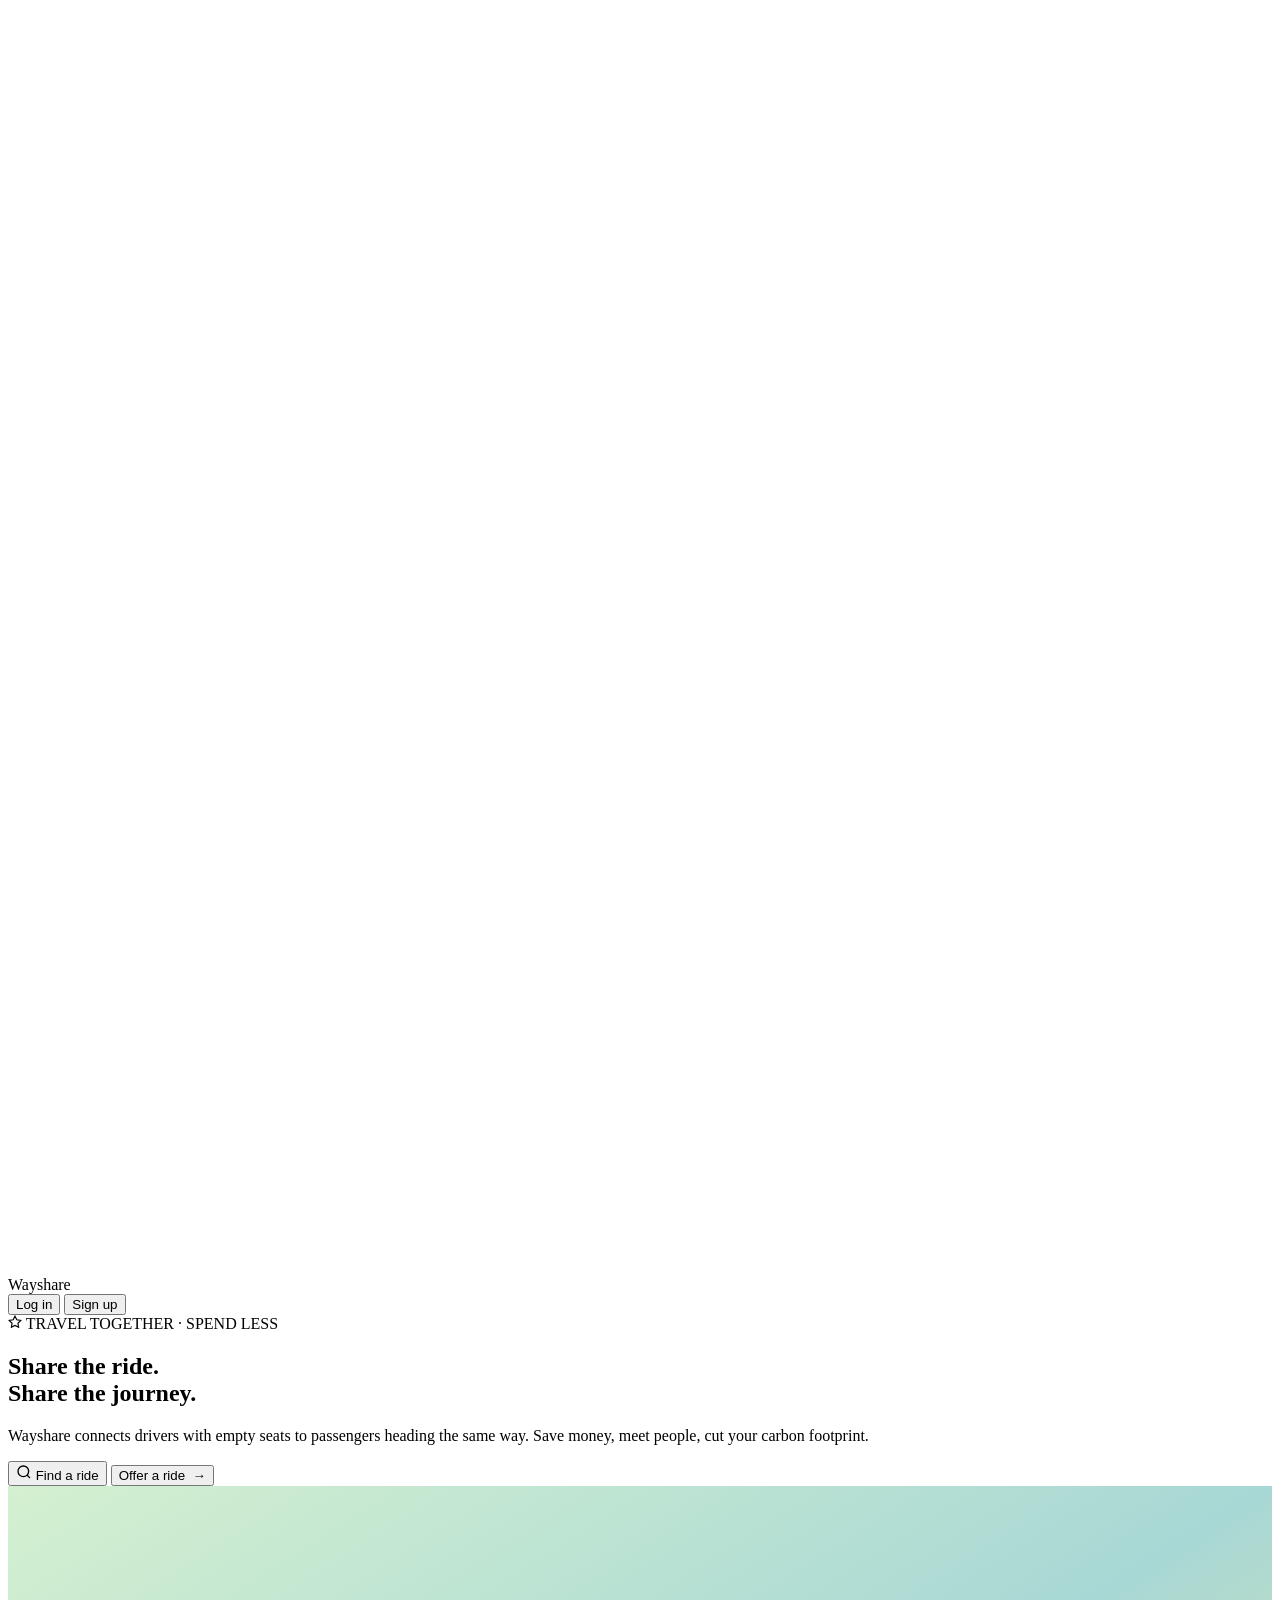
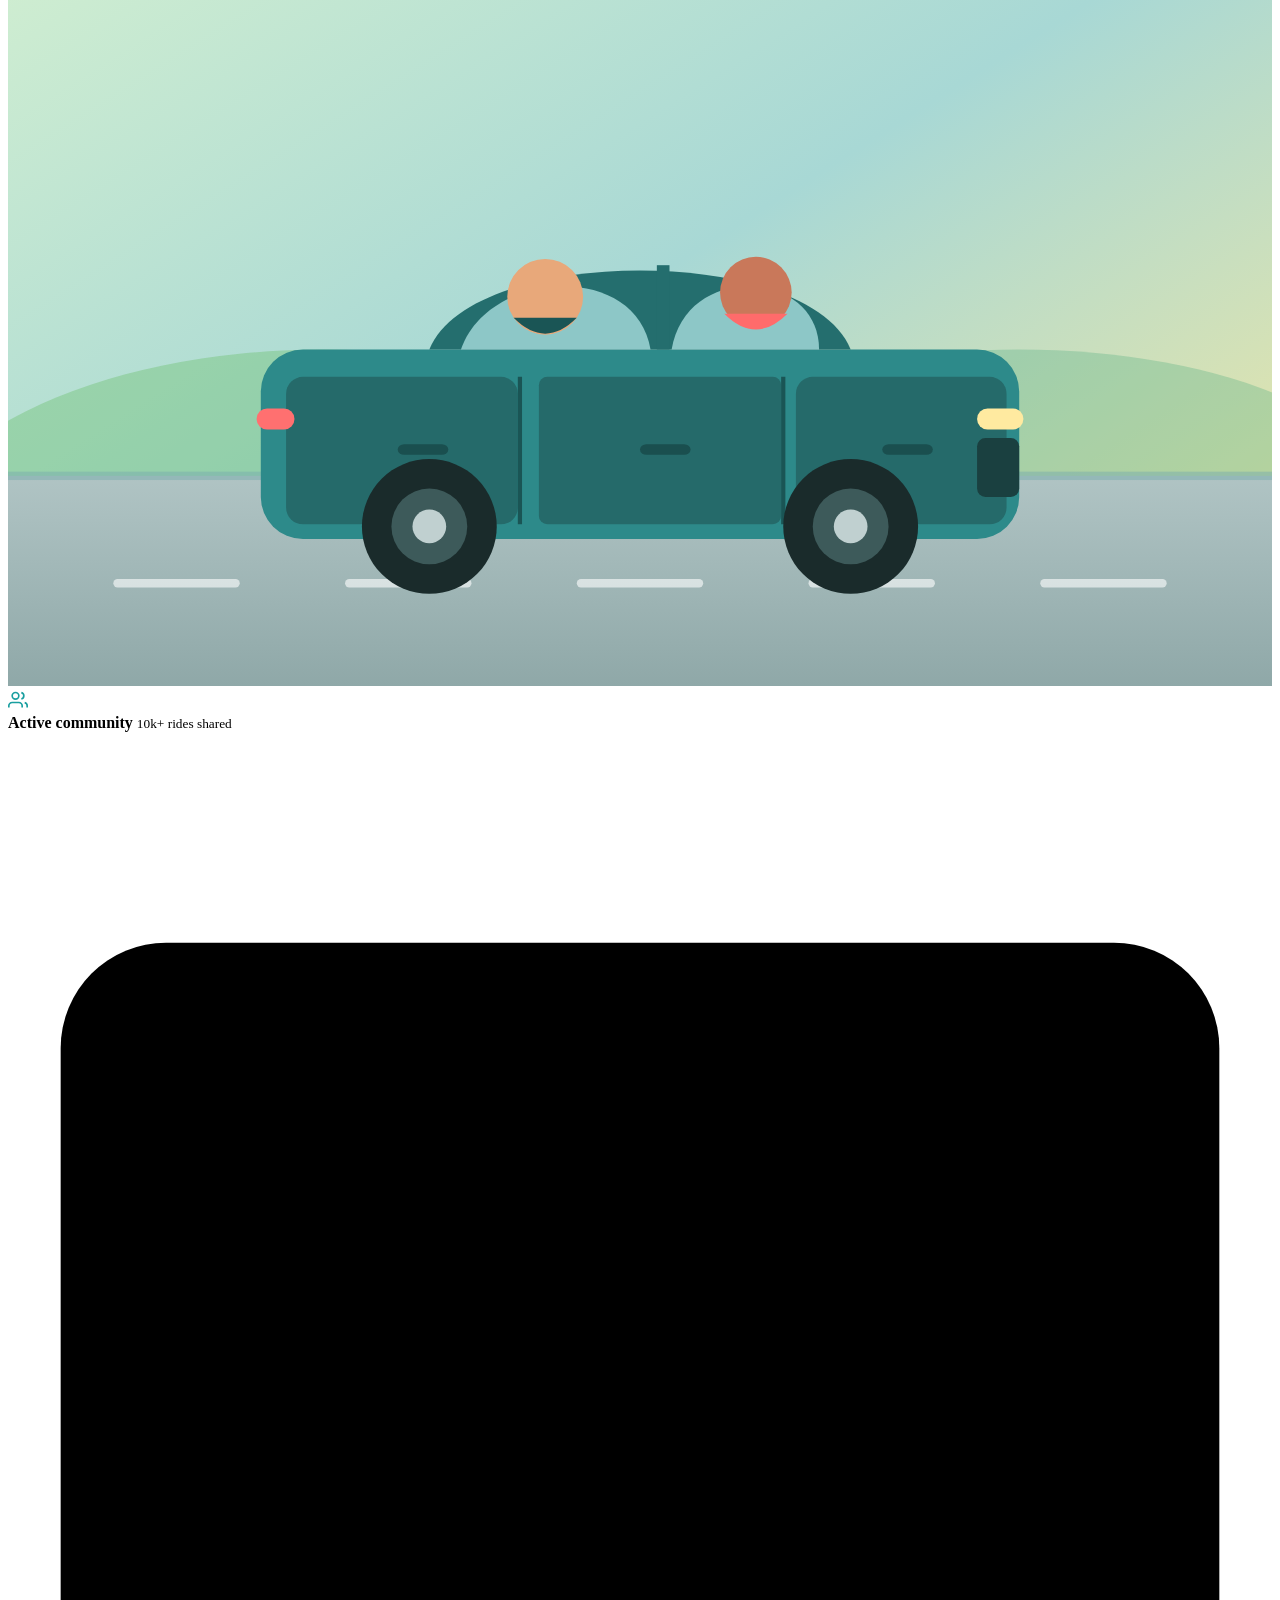
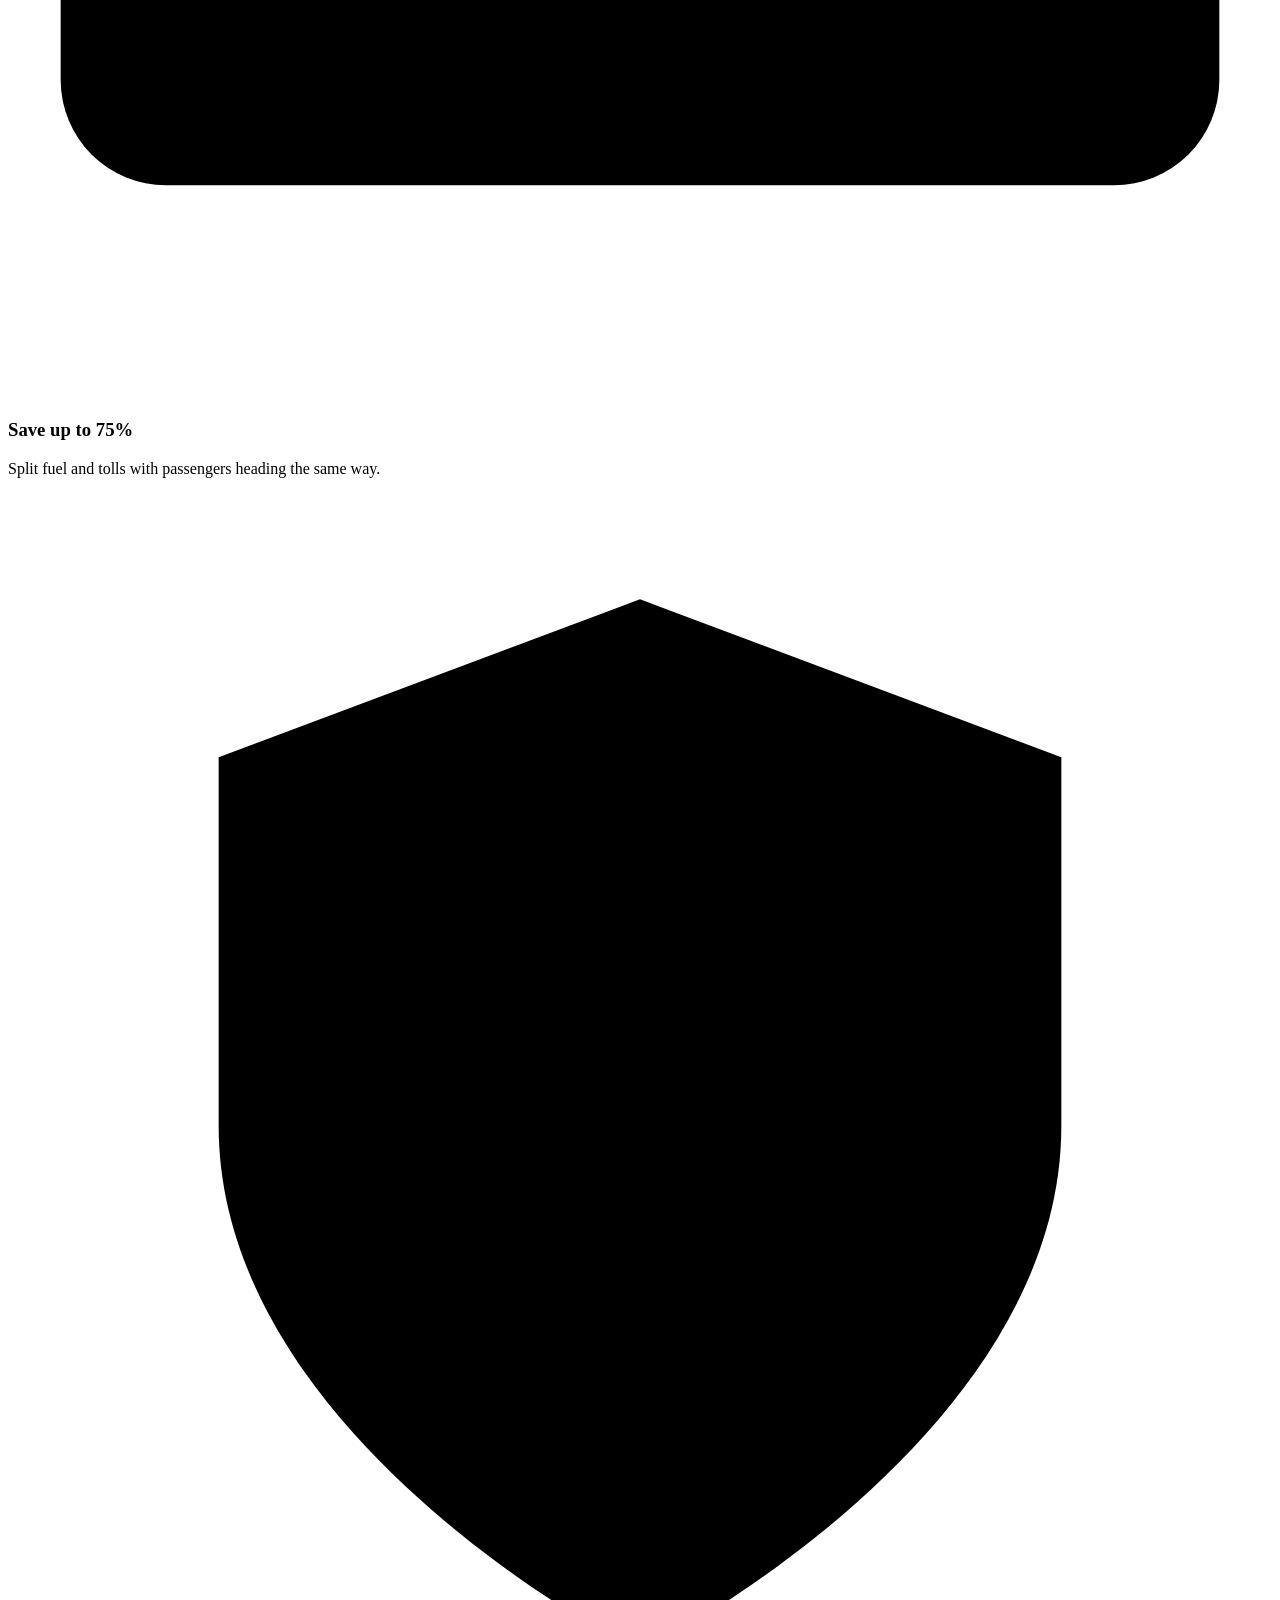
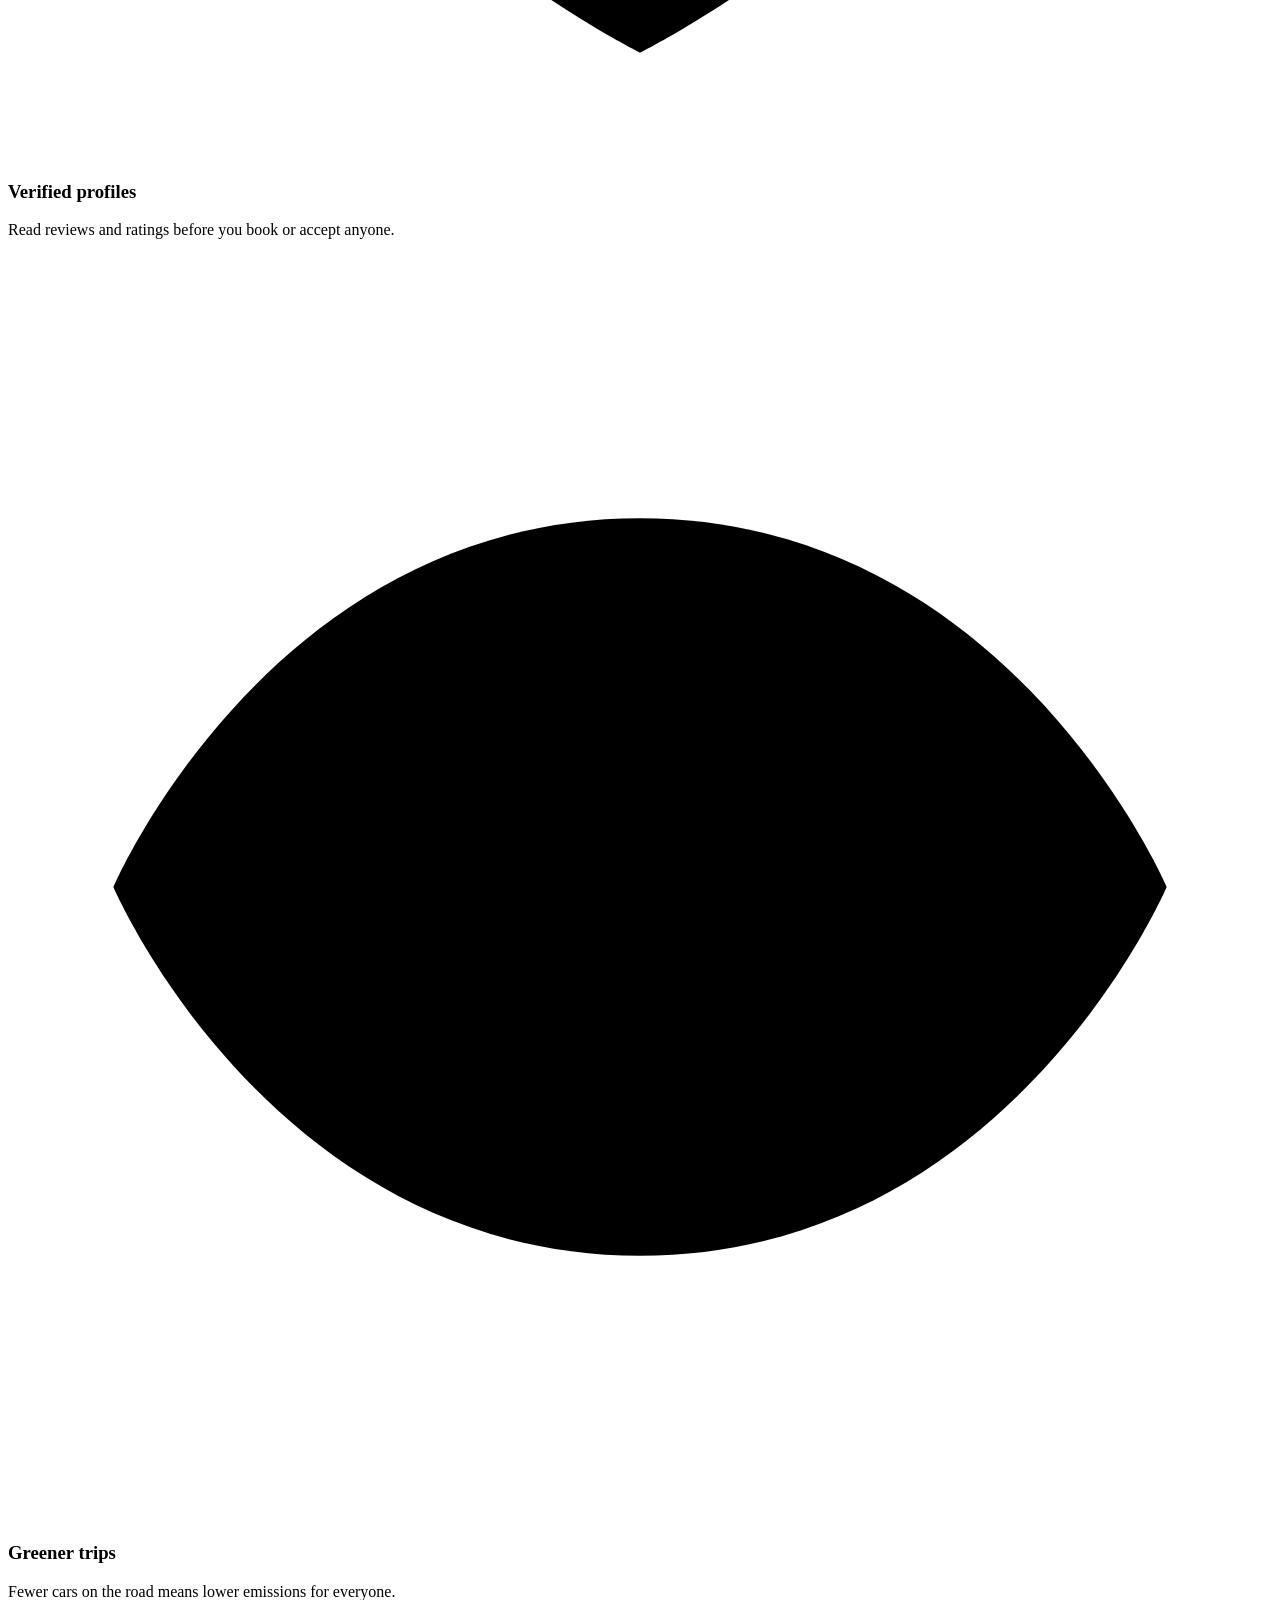
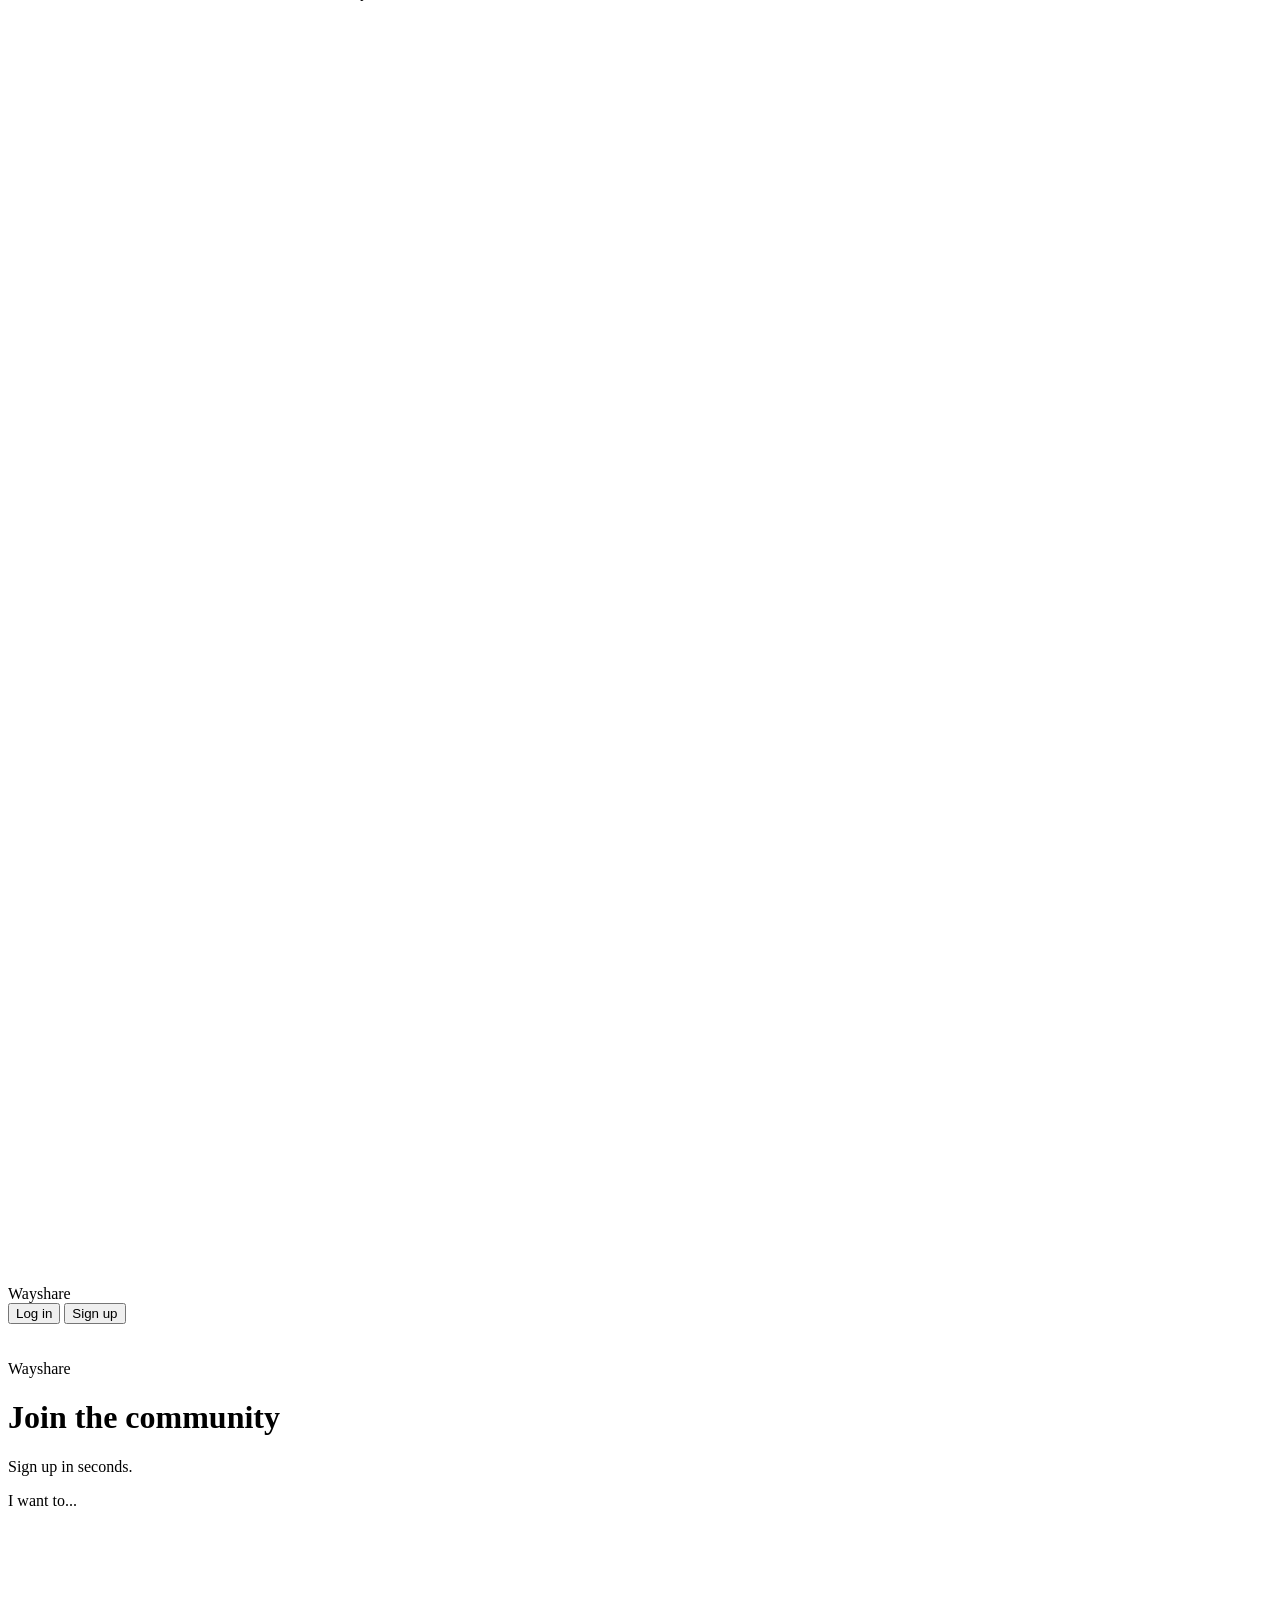
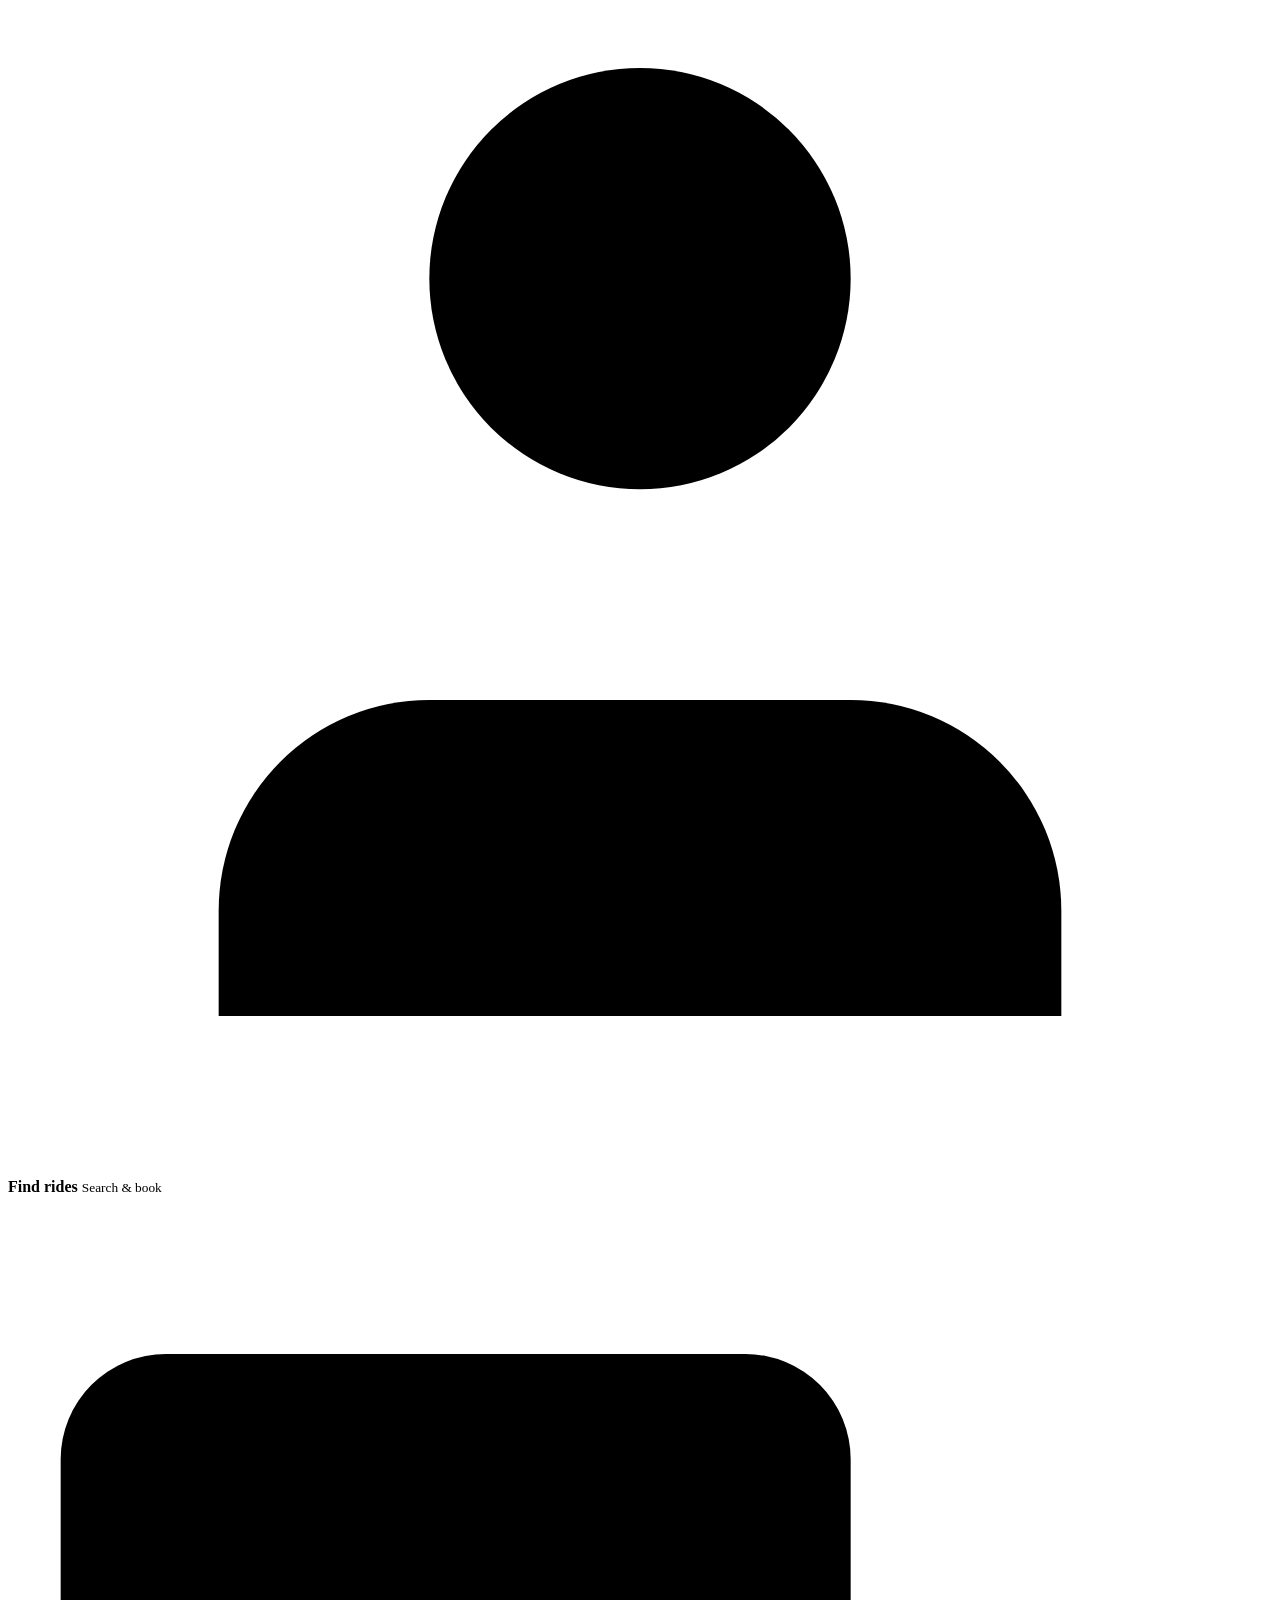
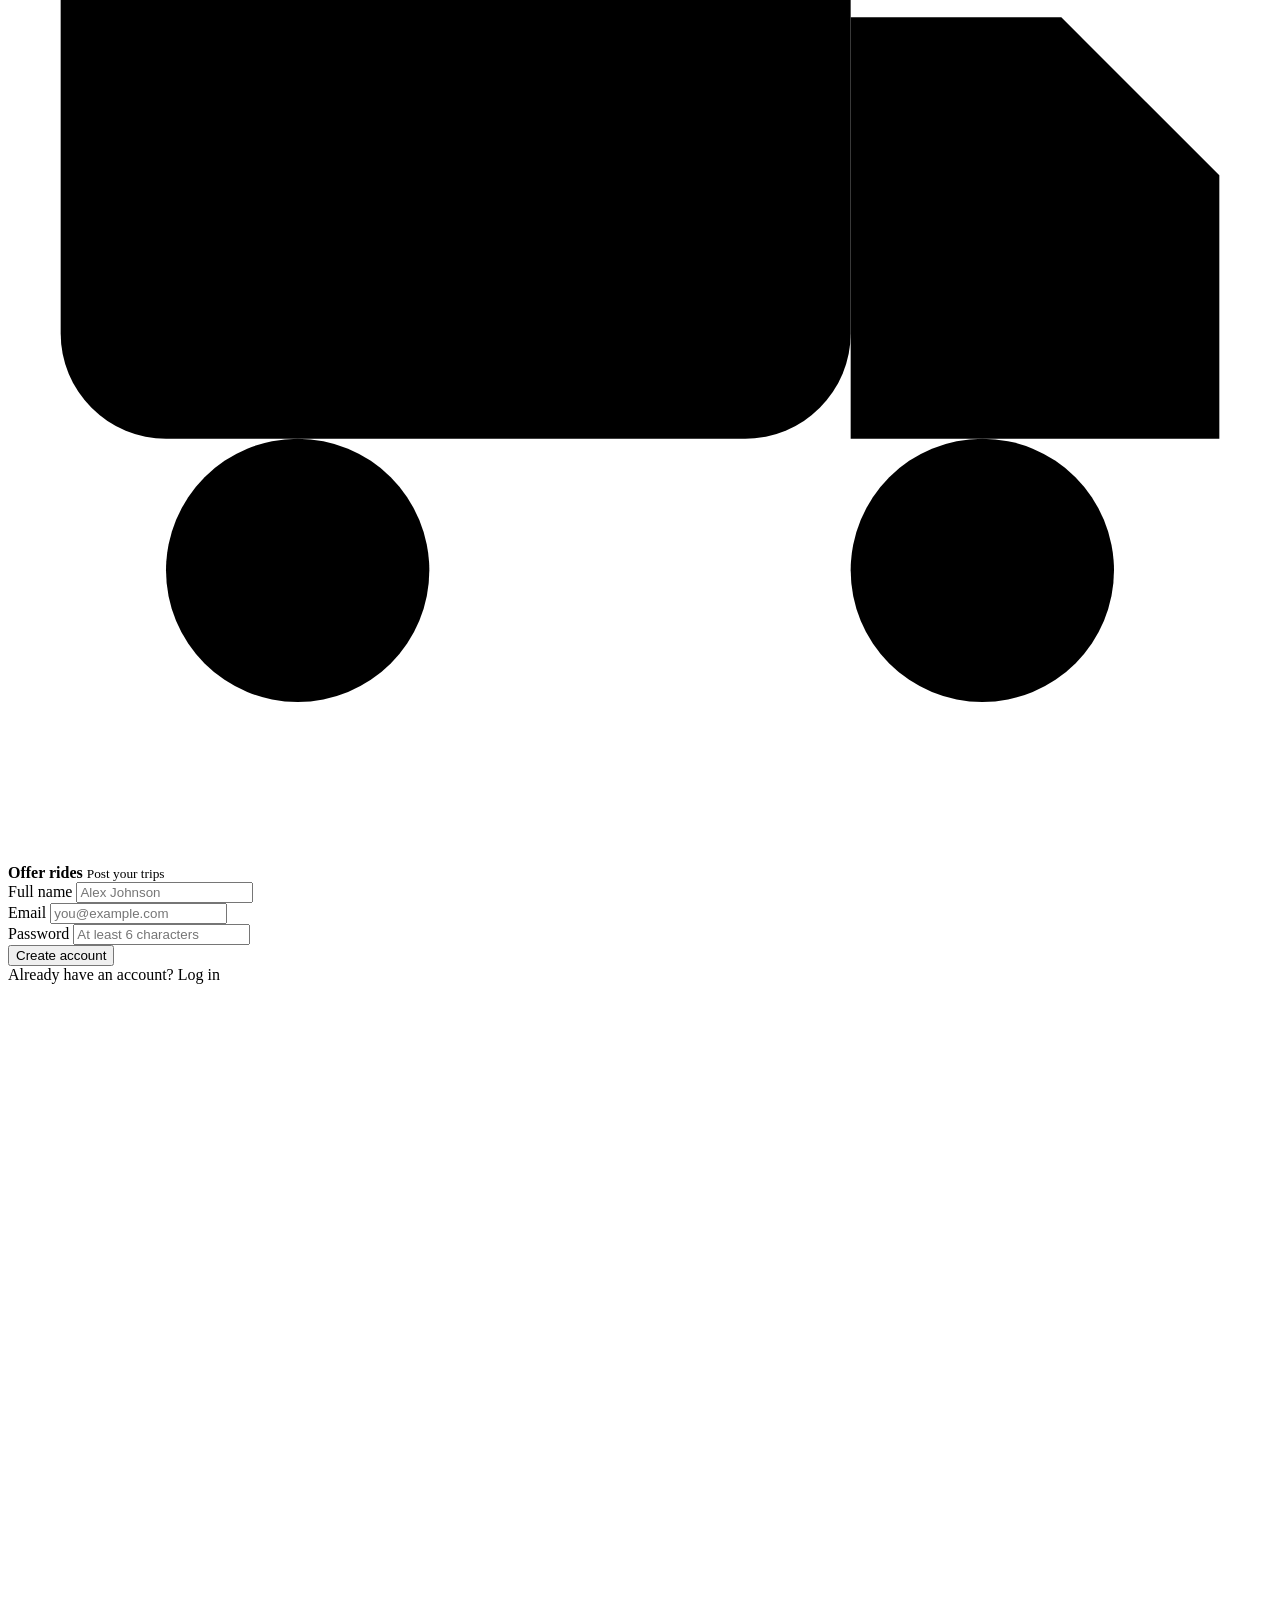
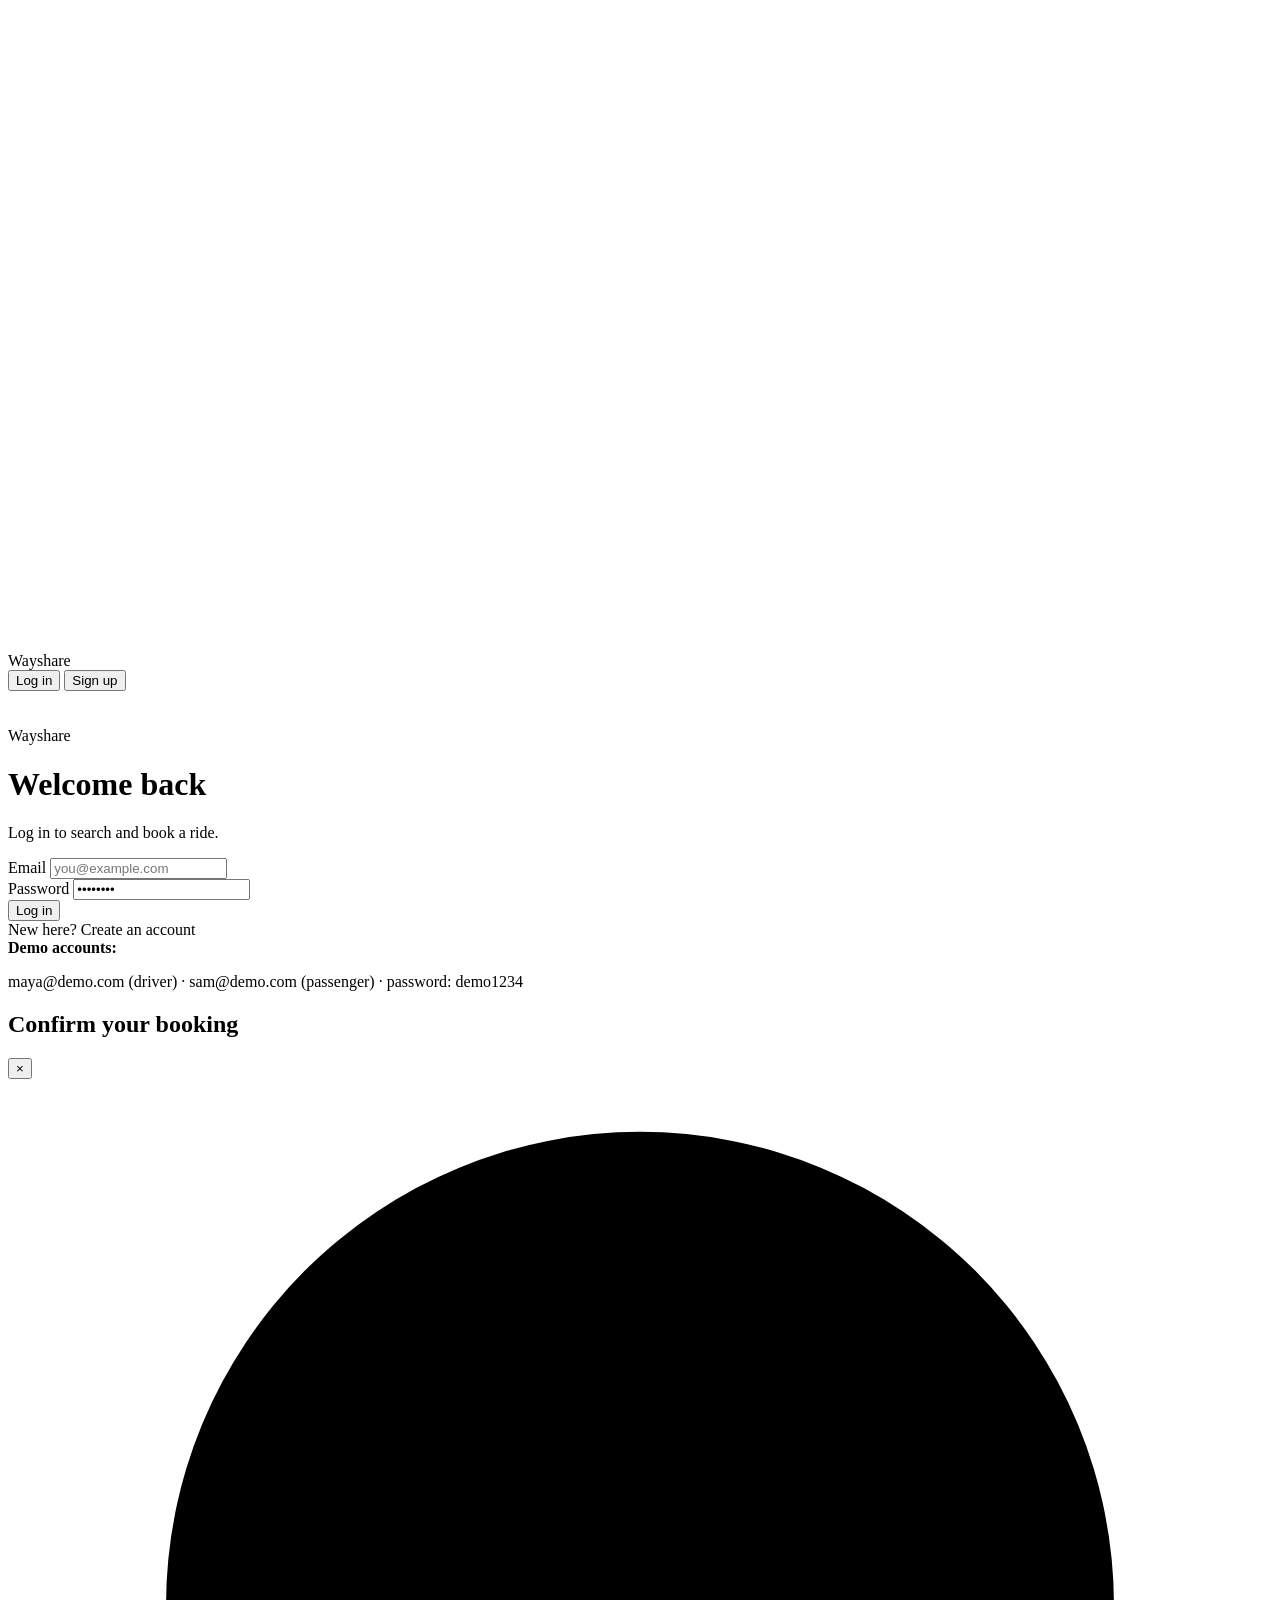
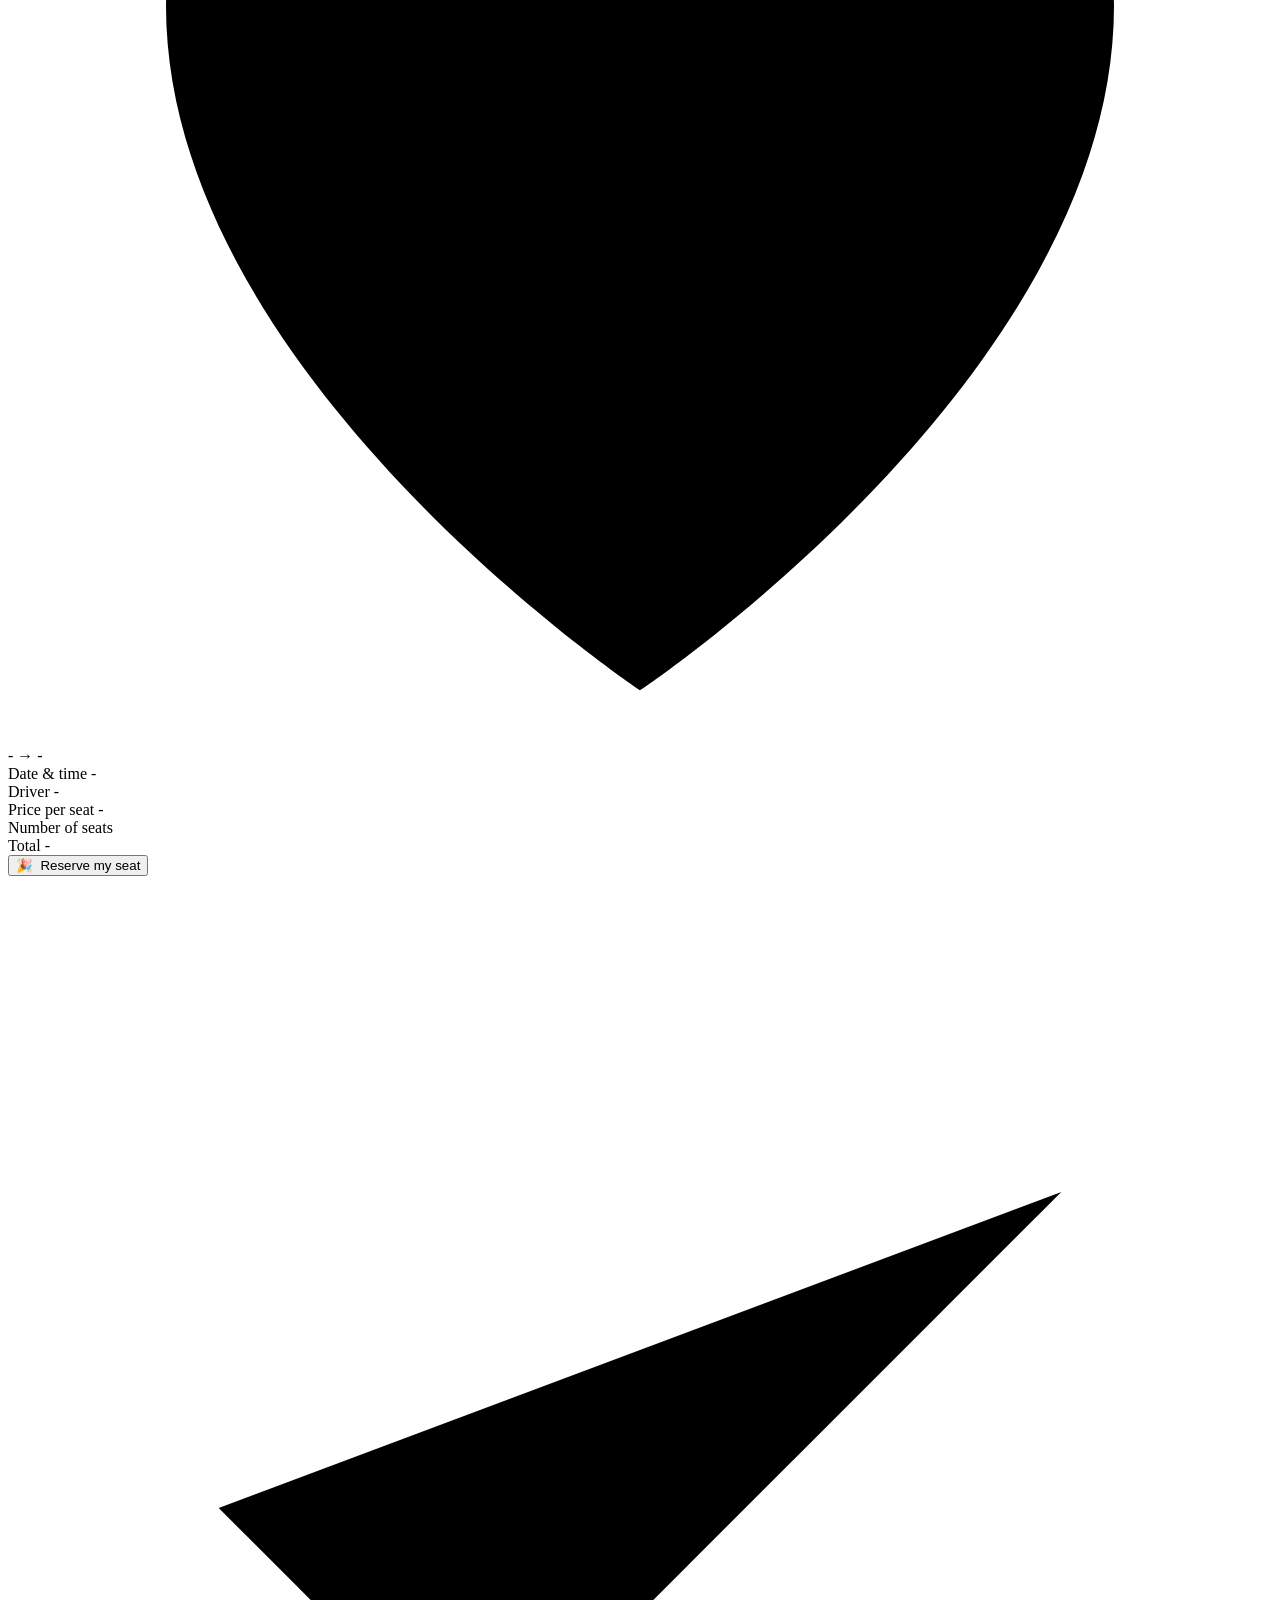
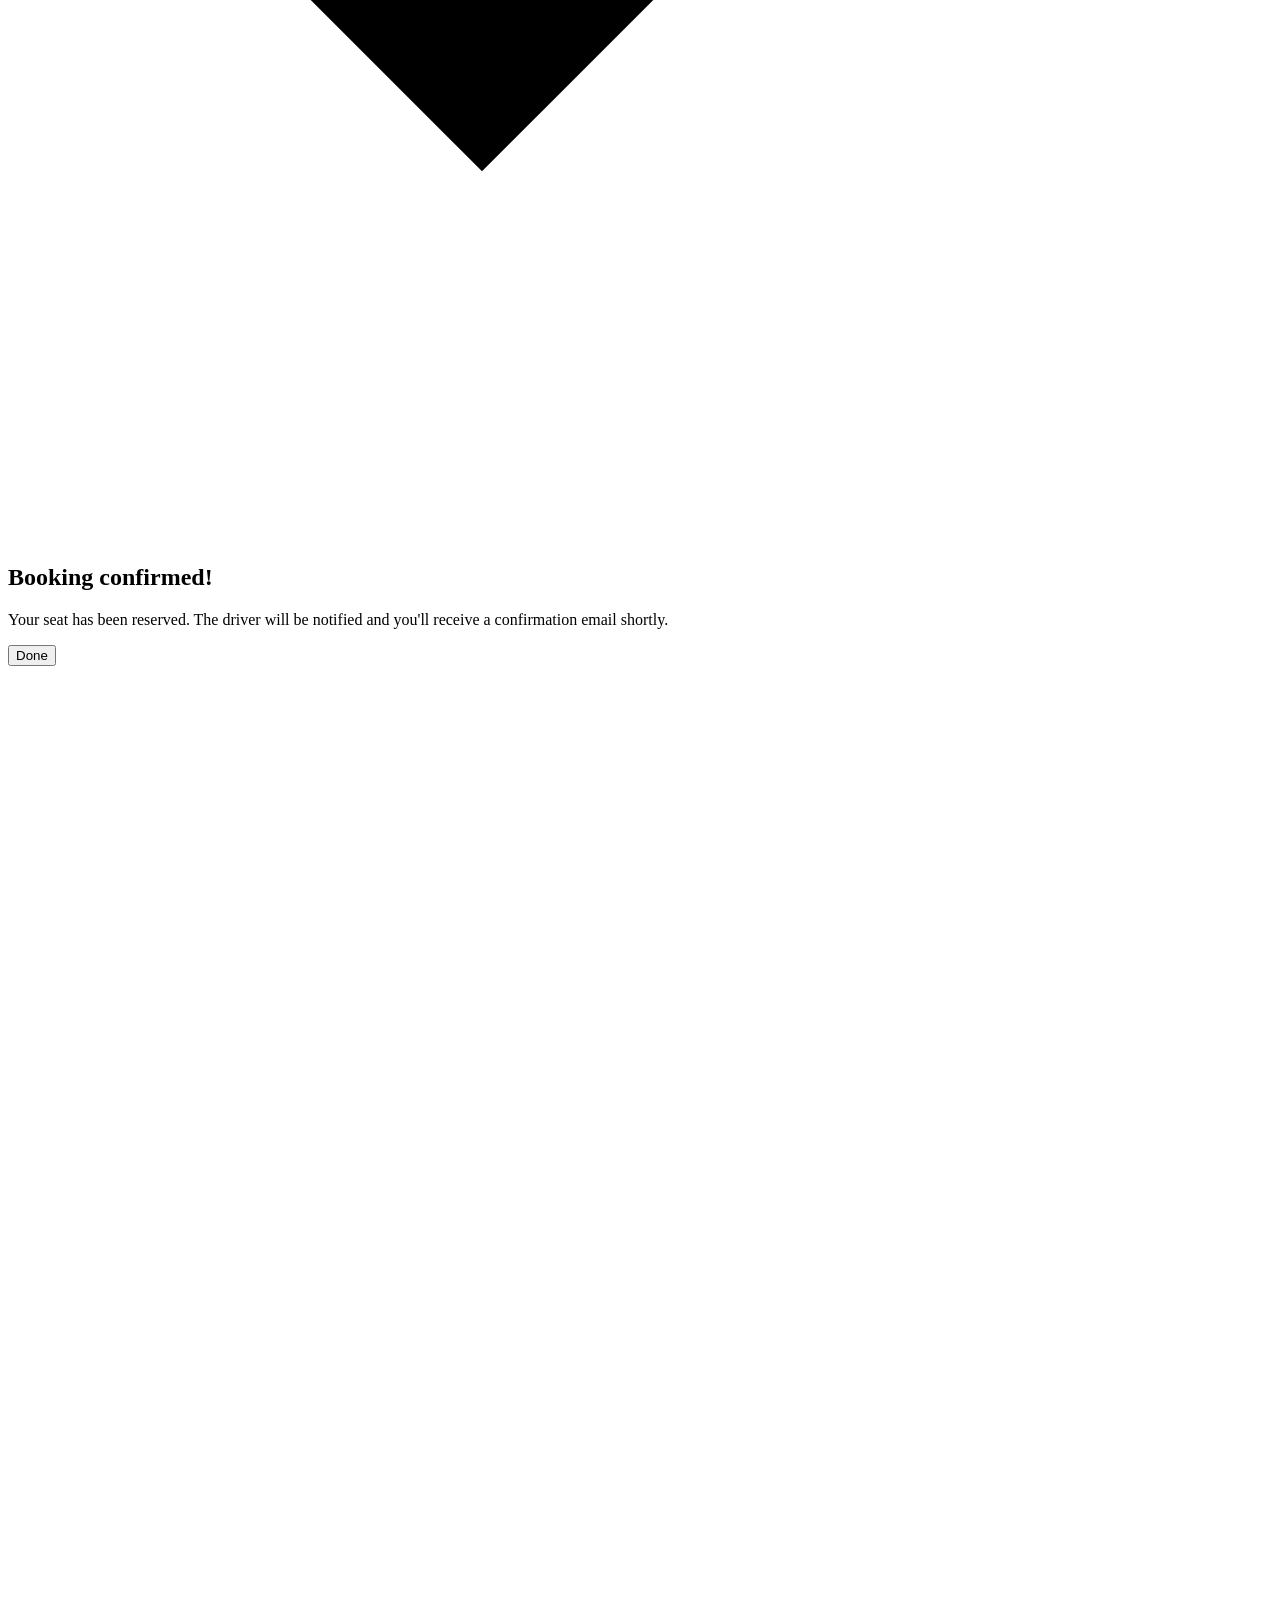
==== index.html @ 527e7b92 "login + register" ====
<!DOCTYPE html>
<html lang="fr">
<head>
<meta charset="UTF-8">
<meta name="viewport" content="width=device-width, initial-scale=1.0">
<title>Wayshare – Share the Ride</title>
<link href="https://fonts.googleapis.com/css2?family=DM+Sans:wght@400;500;600;700&family=DM+Serif+Display&display=swap" rel="stylesheet">
<style>

</style>
</head>
<body>

<!-- ═══════════════ HOME PAGE ═══════════════ -->
<div id="home" class="page active">
  <nav>
    <a class="nav-logo" onclick="show('home')">
      <div class="logo-icon"><svg viewBox="0 0 24 24"><path d="M5 17H3a2 2 0 01-2-2V5a2 2 0 012-2h11a2 2 0 012 2v3m-4 12H9m10 0h-2m2 0a2 2 0 002-2v-6a2 2 0 00-2-2H9a2 2 0 00-2 2v6a2 2 0 002 2m10 0h-2" stroke="white" stroke-width="2" stroke-linecap="round" stroke-linejoin="round" fill="none"/></svg></div>
      <span>Wayshare</span>
    </a>
    <div class="nav-center"></div>
    <div class="nav-right">
      <button class="btn-ghost" onclick="show('login')">Log in</button>
      <button class="btn-teal" onclick="show('signup')">Sign up</button>
    </div>
  </nav>

  <section class="hero">
    <div>
      <div class="hero-badge">
        <svg width="14" height="14" viewBox="0 0 24 24" stroke="currentColor" stroke-width="2" fill="none"><path d="M12 2l3.09 6.26L22 9.27l-5 4.87 1.18 6.88L12 17.77l-6.18 3.25L7 14.14 2 9.27l6.91-1.01L12 2z"/></svg>
        TRAVEL TOGETHER · SPEND LESS
      </div>
      <h1>Share the ride.<br><span>Share the journey.</span></h1>
      <p class="hero-desc">Wayshare connects drivers with empty seats to passengers heading the same way. Save money, meet people, cut your carbon footprint.</p>
      <div class="hero-actions">
        <button class="btn-primary" onclick="show('login')">
          <svg width="16" height="16" viewBox="0 0 24 24" stroke="currentColor" stroke-width="2" fill="none"><circle cx="11" cy="11" r="8"/><path d="m21 21-4.35-4.35"/></svg>
          Find a ride
        </button>
        <button class="btn-outline" onclick="show('signup')">
          Offer a ride &nbsp;→
        </button>
      </div>
    </div>
    <div class="hero-image">
      <svg viewBox="0 0 600 380" xmlns="http://www.w3.org/2000/svg">
        <!-- Background gradient -->
        <defs>
          <linearGradient id="sky" x1="0%" y1="0%" x2="100%" y2="100%">
            <stop offset="0%" style="stop-color:#d4f0d0"/>
            <stop offset="50%" style="stop-color:#a8d8d5"/>
            <stop offset="100%" style="stop-color:#f5e8a0"/>
          </linearGradient>
          <linearGradient id="road" x1="0%" y1="0%" x2="0%" y2="100%">
            <stop offset="0%" style="stop-color:#b0c4c4"/>
            <stop offset="100%" style="stop-color:#8fa8a8"/>
          </linearGradient>
        </defs>
        <rect width="600" height="380" fill="url(#sky)"/>
        <!-- Hills -->
        <ellipse cx="150" cy="320" rx="200" ry="100" fill="#6bbf6b" opacity="0.4"/>
        <ellipse cx="480" cy="300" rx="180" ry="80" fill="#4aaa7a" opacity="0.3"/>
        <!-- Road -->
        <rect x="0" y="280" width="600" height="100" fill="url(#road)"/>
        <rect x="0" y="278" width="600" height="4" fill="#7aadad" opacity="0.5"/>
        <!-- Dashes -->
        <rect x="50" y="329" width="60" height="4" rx="2" fill="white" opacity="0.6"/>
        <rect x="160" y="329" width="60" height="4" rx="2" fill="white" opacity="0.6"/>
        <rect x="270" y="329" width="60" height="4" rx="2" fill="white" opacity="0.6"/>
        <rect x="380" y="329" width="60" height="4" rx="2" fill="white" opacity="0.6"/>
        <rect x="490" y="329" width="60" height="4" rx="2" fill="white" opacity="0.6"/>
        <!-- Car body -->
        <rect x="120" y="220" width="360" height="90" rx="20" fill="#2d8a8a"/>
        <!-- Roof -->
        <path d="M200 220 C220 170 380 170 400 220Z" fill="#246e6e"/>
        <!-- Windows -->
        <path d="M215 220 C228 182 298 178 305 220Z" fill="#a8dede" opacity="0.8"/>
        <path d="M315 220 C322 178 385 182 385 220Z" fill="#a8dede" opacity="0.8"/>
        <!-- Window divider -->
        <rect x="308" y="180" width="6" height="40" fill="#246e6e"/>
        <!-- People visible through windows -->
        <!-- Person 1 (driver) -->
        <circle cx="255" cy="195" r="18" fill="#e8a87a"/>
        <path d="M240 205 Q255 220 270 205" fill="#1a5555"/>
        <!-- Person 2 -->
        <circle cx="355" cy="193" r="17" fill="#c9785a"/>
        <path d="M340 203 Q355 218 370 203" fill="#ff6b6b"/>
        <!-- Doors -->
        <rect x="132" y="233" width="110" height="70" rx="8" fill="#256a6a"/>
        <rect x="252" y="233" width="115" height="70" rx="4" fill="#256a6a"/>
        <rect x="374" y="233" width="100" height="70" rx="8" fill="#256a6a"/>
        <!-- Door handles -->
        <rect x="185" y="265" width="24" height="5" rx="3" fill="#1a4f4f"/>
        <rect x="300" y="265" width="24" height="5" rx="3" fill="#1a4f4f"/>
        <rect x="415" y="265" width="24" height="5" rx="3" fill="#1a4f4f"/>
        <!-- Door lines -->
        <line x1="243" y1="233" x2="243" y2="303" stroke="#1a5555" stroke-width="2"/>
        <line x1="368" y1="233" x2="368" y2="303" stroke="#1a5555" stroke-width="2"/>
        <!-- Wheels -->
        <circle cx="200" cy="304" r="32" fill="#1a2b2b"/>
        <circle cx="200" cy="304" r="18" fill="#3d5a5a"/>
        <circle cx="200" cy="304" r="8" fill="#c0d0d0"/>
        <circle cx="400" cy="304" r="32" fill="#1a2b2b"/>
        <circle cx="400" cy="304" r="18" fill="#3d5a5a"/>
        <circle cx="400" cy="304" r="8" fill="#c0d0d0"/>
        <!-- Headlights -->
        <rect x="460" y="248" width="22" height="10" rx="5" fill="#ffeaa0"/>
        <!-- Tail lights -->
        <rect x="118" y="248" width="18" height="10" rx="5" fill="#ff7070"/>
        <!-- Grill -->
        <rect x="460" y="262" width="20" height="28" rx="4" fill="#1a4040"/>
      </svg>
      <div class="hero-badge-float">
        <div class="hb-icon">
          <svg width="20" height="20" viewBox="0 0 24 24" stroke="#1a9fa0" stroke-width="2" fill="none"><path d="M17 21v-2a4 4 0 00-4-4H5a4 4 0 00-4 4v2"/><circle cx="9" cy="7" r="4"/><path d="M23 21v-2a4 4 0 00-3-3.87m-4-12a4 4 0 010 7.75"/></svg>
        </div>
        <div>
          <strong>Active community</strong>
          <small>10k+ rides shared</small>
        </div>
      </div>
    </div>
  </section>

  <section class="features">
    <div class="features-grid">
      <div class="feat-card">
        <div class="feat-icon">
          <svg viewBox="0 0 24 24" stroke-width="2" stroke-linecap="round" stroke-linejoin="round"><rect x="1" y="4" width="22" height="16" rx="2"/><line x1="1" y1="10" x2="23" y2="10"/></svg>
        </div>
        <h3>Save up to 75%</h3>
        <p>Split fuel and tolls with passengers heading the same way.</p>
      </div>
      <div class="feat-card">
        <div class="feat-icon">
          <svg viewBox="0 0 24 24" stroke-width="2" stroke-linecap="round" stroke-linejoin="round"><path d="M12 22s8-4 8-10V5l-8-3-8 3v7c0 6 8 10 8 10z"/></svg>
        </div>
        <h3>Verified profiles</h3>
        <p>Read reviews and ratings before you book or accept anyone.</p>
      </div>
      <div class="feat-card">
        <div class="feat-icon">
          <svg viewBox="0 0 24 24" stroke-width="2" stroke-linecap="round" stroke-linejoin="round"><path d="M2 12s3-7 10-7 10 7 10 7-3 7-10 7-10-7-10-7z"/><circle cx="12" cy="12" r="3"/></svg>
        </div>
        <h3>Greener trips</h3>
        <p>Fewer cars on the road means lower emissions for everyone.</p>
      </div>
    </div>
  </section>
</div>

<!-- ═══════════════ SIGNUP PAGE ═══════════════ -->
<div id="signup" class="page">
  <nav>
    <a class="nav-logo" onclick="show('home')">
      <div class="logo-icon"><svg viewBox="0 0 24 24"><path d="M5 17H3a2 2 0 01-2-2V5a2 2 0 012-2h11a2 2 0 012 2v3m-4 12H9m10 0h-2m2 0a2 2 0 002-2v-6a2 2 0 00-2-2H9a2 2 0 00-2 2v6a2 2 0 002 2m10 0h-2" stroke="white" stroke-width="2" stroke-linecap="round" stroke-linejoin="round" fill="none"/></svg></div>
      <span>Wayshare</span>
    </a>
    <div class="nav-center"></div>
    <div class="nav-right">
      <button class="btn-ghost" onclick="show('login')">Log in</button>
      <button class="btn-teal" onclick="show('signup')">Sign up</button>
    </div>
  </nav>

  <div class="auth-wrap">
    <div class="auth-card">
      <div class="auth-logo">
        <div class="logo-icon" style="width:36px;height:36px;">
          <svg viewBox="0 0 24 24"><path d="M5 17H3a2 2 0 01-2-2V5a2 2 0 012-2h11a2 2 0 012 2v3m-4 12H9m10 0h-2m2 0a2 2 0 002-2v-6a2 2 0 00-2-2H9a2 2 0 00-2 2v6a2 2 0 002 2m10 0h-2" stroke="white" stroke-width="2" stroke-linecap="round" stroke-linejoin="round" fill="none"/></svg>
        </div>
        <span>Wayshare</span>
      </div>
      <h1>Join the community</h1>
      <p>Sign up in seconds.</p>

      <div class="role-label">I want to...</div>
      <div class="role-grid">
        <div class="role-card selected" id="role-find" onclick="selectRole('find')">
          <svg viewBox="0 0 24 24" stroke-width="2" stroke-linecap="round" stroke-linejoin="round"><path d="M20 21v-2a4 4 0 00-4-4H8a4 4 0 00-4 4v2"/><circle cx="12" cy="7" r="4"/></svg>
          <strong>Find rides</strong>
          <small>Search &amp; book</small>
        </div>
        <div class="role-card" id="role-offer" onclick="selectRole('offer')">
          <svg viewBox="0 0 24 24" stroke-width="2" stroke-linecap="round" stroke-linejoin="round"><rect x="1" y="3" width="15" height="13" rx="2"/><path d="M16 8h4l3 3v5h-7V8z"/><circle cx="5.5" cy="18.5" r="2.5"/><circle cx="18.5" cy="18.5" r="2.5"/></svg>
          <strong>Offer rides</strong>
          <small>Post your trips</small>
        </div>
      </div>

      <div class="field-group">
        <label>Full name</label>
        <input type="text" placeholder="Alex Johnson">
      </div>
      <div class="field-group">
        <label>Email</label>
        <input type="email" placeholder="you@example.com">
      </div>
      <div class="field-group">
        <label>Password</label>
        <input type="password" placeholder="At least 6 characters">
      </div>

      <button class="btn-full" onclick="doSignup()">Create account</button>
      <div class="auth-footer">
        Already have an account? <a onclick="show('login')">Log in</a>
      </div>
    </div>
  </div>
</div>

<!-- ═══════════════ LOGIN PAGE ═══════════════ -->
<div id="login" class="page">
  <nav>
    <a class="nav-logo" onclick="show('home')">
      <div class="logo-icon"><svg viewBox="0 0 24 24"><path d="M5 17H3a2 2 0 01-2-2V5a2 2 0 012-2h11a2 2 0 012 2v3m-4 12H9m10 0h-2m2 0a2 2 0 002-2v-6a2 2 0 00-2-2H9a2 2 0 00-2 2v6a2 2 0 002 2m10 0h-2" stroke="white" stroke-width="2" stroke-linecap="round" stroke-linejoin="round" fill="none"/></svg></div>
      <span>Wayshare</span>
    </a>
    <div class="nav-center"></div>
    <div class="nav-right">
      <button class="btn-ghost" onclick="show('login')">Log in</button>
      <button class="btn-teal" onclick="show('signup')">Sign up</button>
    </div>
  </nav>

  <div class="auth-wrap">
    <div class="auth-card">
      <div class="auth-logo">
        <div class="logo-icon" style="width:36px;height:36px;">
          <svg viewBox="0 0 24 24"><path d="M5 17H3a2 2 0 01-2-2V5a2 2 0 012-2h11a2 2 0 012 2v3m-4 12H9m10 0h-2m2 0a2 2 0 002-2v-6a2 2 0 00-2-2H9a2 2 0 00-2 2v6a2 2 0 002 2m10 0h-2" stroke="white" stroke-width="2" stroke-linecap="round" stroke-linejoin="round" fill="none"/></svg>
        </div>
        <span>Wayshare</span>
      </div>
      <h1>Welcome back</h1>
      <p>Log in to search and book a ride.</p>

      <div id="loginNotice" style="display:none; align-items:center; gap:10px; background:#e8f7f7; border:1.5px solid var(--teal); border-radius:10px; padding:12px 16px; margin-bottom:20px; font-size:0.88rem; color:#1a5050;">
        <svg width="18" height="18" viewBox="0 0 24 24" stroke="#1a9fa0" stroke-width="2" fill="none" stroke-linecap="round"><circle cx="12" cy="12" r="10"/><path d="M12 8v4m0 4h.01"/></svg>
        <span>You must be logged in to search and book a ride. No account? <strong style="cursor:pointer;text-decoration:underline;" onclick="show('signup')">Sign up for free</strong>.</span>
      </div>

      <div class="field-group">
        <label>Email</label>
        <input type="email" placeholder="you@example.com">
      </div>
      <div class="field-group">
        <label>Password</label>
        <input type="password" placeholder="••••••••" value="demo1234">
      </div>

      <button class="btn-full" onclick="doLogin()">Log in</button>
      <div class="auth-footer">
        New here? <a onclick="show('signup')">Create an account</a>
      </div>

      <div class="demo-box">
        <strong>Demo accounts:</strong>
        <p>maya@demo.com (driver) · sam@demo.com (passenger) · password: demo1234</p>
      </div>
    </div>
  </div>
</div>

<!-- ═══════════════ BOOKING MODAL ═══════════════ -->
<div class="modal-overlay" id="bookingModal">
  <div class="modal">
    <div class="modal-form" id="modalForm">
      <div class="modal-header">
        <h2>Confirm your booking</h2>
        <button class="modal-close" onclick="closeModal()">&#215;</button>
      </div>
      <div class="modal-route-pill">
        <svg viewBox="0 0 24 24" stroke-width="2" stroke-linecap="round" stroke-linejoin="round"><path d="M21 10c0 7-9 13-9 13s-9-6-9-13a9 9 0 0118 0z"/><circle cx="12" cy="10" r="3"/></svg>
        <span id="m-from">-</span>
        <span class="arrow">&#8594;</span>
        <span id="m-to">-</span>
      </div>
      <div class="modal-detail-row">
        <span>Date &amp; time</span>
        <span id="m-date">-</span>
      </div>
      <div class="modal-detail-row">
        <span>Driver</span>
        <span id="m-driver">-</span>
      </div>
      <div class="modal-detail-row">
        <span>Price per seat</span>
        <span id="m-price">-</span>
      </div>
      <div class="modal-seats-select">
        <label>Number of seats</label>
        <div class="seats-options" id="seatsOptions"></div>
      </div>
      <div class="modal-total">
        <span>Total</span>
        <span class="total-price" id="m-total">-</span>
      </div>
      <button class="btn-confirm" onclick="confirmBooking()">&#127881; &nbsp;Reserve my seat</button>
    </div>
    <div class="modal-success" id="modalSuccess">
      <div class="success-icon">
        <svg viewBox="0 0 24 24" stroke-width="2.5" stroke-linecap="round" stroke-linejoin="round"><path d="M20 6L9 17l-5-5"/></svg>
      </div>
      <h2>Booking confirmed!</h2>
      <p>Your seat has been reserved. The driver will be notified and you'll receive a confirmation email shortly.</p>
      <button class="btn-confirm" onclick="closeModal()">Done</button>
    </div>
  </div>
</div>

<!-- ═══════════════ SEARCH PAGE ═══════════════ -->
<div id="search" class="page">
  <nav>
    <a class="nav-logo" onclick="show('home')">
      <div class="logo-icon"><svg viewBox="0 0 24 24"><path d="M5 17H3a2 2 0 01-2-2V5a2 2 0 012-2h11a2 2 0 012 2v3m-4 12H9m10 0h-2m2 0a2 2 0 002-2v-6a2 2 0 00-2-2H9a2 2 0 00-2 2v6a2 2 0 002 2m10 0h-2" stroke="white" stroke-width="2" stroke-linecap="round" stroke-linejoin="round" fill="none"/></svg></div>
      <span>Wayshare</span>
    </a>
    <div class="nav-center"></div>
    <div class="nav-right" id="searchNavRight">
    </div>
  </nav>

  <!-- ── MAIN LAYOUT: sidebar + content ── -->
  <div class="app-layout">

    <!-- ═══ LEFT SIDEBAR (Driver) ═══ -->
    <aside class="driver-sidebar">
      <div class="sidebar-header">
        <div class="sidebar-avatar">AJ</div>
        <div>
          <div class="sidebar-name">Alex Johnson</div>
          <div class="sidebar-role">Driver &amp; Passenger</div>
        </div>
      </div>

      <div class="sidebar-section-label">Driver Panel</div>
      <nav class="sidebar-nav">
        <button class="snav-item active" onclick="showPanel('panel-search')">
          <svg viewBox="0 0 24 24" stroke-width="2" fill="none" stroke-linecap="round"><circle cx="11" cy="11" r="8"/><path d="m21 21-4.35-4.35"/></svg>
          Find a ride
        </button>
        <button class="snav-item" onclick="showPanel('panel-post')">
          <svg viewBox="0 0 24 24" stroke-width="2" fill="none" stroke-linecap="round"><circle cx="12" cy="12" r="10"/><line x1="12" y1="8" x2="12" y2="16"/><line x1="8" y1="12" x2="16" y2="12"/></svg>
          Post a trip
        </button>
        <button class="snav-item" onclick="showPanel('panel-edit')">
          <svg viewBox="0 0 24 24" stroke-width="2" fill="none" stroke-linecap="round"><path d="M11 4H4a2 2 0 00-2 2v14a2 2 0 002 2h14a2 2 0 002-2v-7"/><path d="M18.5 2.5a2.121 2.121 0 013 3L12 15l-4 1 1-4 9.5-9.5z"/></svg>
          Edit my trip
        </button>
        <button class="snav-item" onclick="showPanel('panel-bookings')">
          <svg viewBox="0 0 24 24" stroke-width="2" fill="none" stroke-linecap="round"><path d="M17 21v-2a4 4 0 00-4-4H5a4 4 0 00-4 4v2"/><circle cx="9" cy="7" r="4"/><path d="M23 21v-2a4 4 0 00-3-3.87"/><path d="M16 3.13a4 4 0 010 7.75"/></svg>
          View bookings
          <span class="badge">3</span>
        </button>
        <button class="snav-item snav-danger" onclick="showPanel('panel-delete')">
          <svg viewBox="0 0 24 24" stroke-width="2" fill="none" stroke-linecap="round"><polyline points="3 6 5 6 21 6"/><path d="M19 6l-1 14a2 2 0 01-2 2H8a2 2 0 01-2-2L5 6"/><path d="M10 11v6M14 11v6"/><path d="M9 6V4h6v2"/></svg>
          Delete my trip
        </button>
      </nav>
    </aside>

    <!-- ═══ RIGHT CONTENT PANELS ═══ -->
    <main class="panel-area">

      <!-- PANEL 1: Find a ride (search) -->
      <div id="panel-search" class="panel active">
        <div class="search-hero">
          <h1>Find your next ride</h1>
          <div class="search-bar">
            <div class="sb-field">
              <label>
                <svg viewBox="0 0 24 24" stroke-width="2" stroke-linecap="round" stroke-linejoin="round"><path d="M21 10c0 7-9 13-9 13s-9-6-9-13a9 9 0 0118 0z"/><circle cx="12" cy="10" r="3"/></svg>
                From
              </label>
              <input type="text" placeholder="City of departure">
            </div>
            <div class="sb-field">
              <label>
                <svg viewBox="0 0 24 24" stroke-width="2" stroke-linecap="round" stroke-linejoin="round"><path d="M21 10c0 7-9 13-9 13s-9-6-9-13a9 9 0 0118 0z"/><circle cx="12" cy="10" r="3"/></svg>
                To
              </label>
              <input type="text" placeholder="Destination">
            </div>
            <div class="sb-field">
              <label>
                <svg viewBox="0 0 24 24" stroke-width="2" stroke-linecap="round" stroke-linejoin="round"><rect x="3" y="4" width="18" height="18" rx="2"/><line x1="16" y1="2" x2="16" y2="6"/><line x1="8" y1="2" x2="8" y2="6"/><line x1="3" y1="10" x2="21" y2="10"/></svg>
                Date
              </label>
              <input type="date">
            </div>
            <button class="sb-btn">
              <svg viewBox="0 0 24 24" stroke-width="2.5" stroke-linecap="round" stroke-linejoin="round"><circle cx="11" cy="11" r="8"/><path d="m21 21-4.35-4.35"/></svg>
              Search
            </button>
          </div>
        </div>
        <div class="results">
          <div class="results-count">3 rides found</div>
          <div class="rides-grid">
            <div class="ride-card" style="animation-delay:0.05s">
              <div class="ride-header">
                <div class="ride-date"><svg viewBox="0 0 24 24" stroke-width="2" stroke-linecap="round"><rect x="3" y="4" width="18" height="18" rx="2"/><line x1="3" y1="10" x2="21" y2="10"/></svg>Sun, Apr 19 · 7:00 AM</div>
                <div class="ride-price"><strong>$18</strong><small>per seat</small></div>
              </div>
              <div class="ride-route">
                <svg viewBox="0 0 24 24" stroke-width="2" stroke-linecap="round"><path d="M21 10c0 7-9 13-9 13s-9-6-9-13a9 9 0 0118 0z"/><circle cx="12" cy="10" r="3"/></svg>
                <span>Berkeley, CA</span><span style="color:var(--text-light)">→</span><span class="arr">Sacramento, CA</span>
              </div>
              <div class="ride-footer">
                <div class="driver-info">
                  <div class="avatar" style="background:#7c6fcd">LF</div>
                  <div><div class="driver-name">Liam Foster</div><div style="display:flex;align-items:center"><div class="stars"><span class="star" style="color:var(--star)">★</span><span class="star" style="color:var(--star)">★</span><span class="star" style="color:var(--star)">★</span><span class="star" style="color:#d0d8dc">★</span><span class="star" style="color:#d0d8dc">★</span></div><span class="review-count">(1)</span></div></div>
                </div>
                <div class="seats"><svg viewBox="0 0 24 24" stroke-width="2" stroke-linecap="round"><path d="M17 21v-2a4 4 0 00-4-4H5a4 4 0 00-4 4v2"/><circle cx="9" cy="7" r="4"/><path d="M23 21v-2a4 4 0 00-3-3.87"/></svg>2 seats left</div>
              </div>
              <button class="btn-book" onclick="openBooking('Berkeley, CA','Sacramento, CA','Sun, Apr 19 · 7:00 AM','Liam Foster','$18',2)">Reserve a seat</button>
            </div>
            <div class="ride-card" style="animation-delay:0.1s">
              <div class="ride-header">
                <div class="ride-date"><svg viewBox="0 0 24 24" stroke-width="2" stroke-linecap="round"><rect x="3" y="4" width="18" height="18" rx="2"/><line x1="3" y1="10" x2="21" y2="10"/></svg>Mon, Apr 20 · 9:00 AM</div>
                <div class="ride-price"><strong>$45</strong><small>per seat</small></div>
              </div>
              <div class="ride-route">
                <svg viewBox="0 0 24 24" stroke-width="2" stroke-linecap="round"><path d="M21 10c0 7-9 13-9 13s-9-6-9-13a9 9 0 0118 0z"/><circle cx="12" cy="10" r="3"/></svg>
                <span>San Francisco, CA</span><span style="color:var(--text-light)">→</span><span class="arr">Los Angeles, CA</span>
              </div>
              <div class="ride-footer">
                <div class="driver-info">
                  <div class="avatar" style="background:#1a9fa0">MC</div>
                  <div><div class="driver-name">Maya Chen</div><div style="display:flex;align-items:center"><div class="stars"><span class="star" style="color:var(--star)">★</span><span class="star" style="color:var(--star)">★</span><span class="star" style="color:var(--star)">★</span><span class="star" style="color:var(--star)">★</span><span class="star" style="color:var(--star)">★</span></div><span class="review-count">(1)</span></div></div>
                </div>
                <div class="seats"><svg viewBox="0 0 24 24" stroke-width="2" stroke-linecap="round"><path d="M17 21v-2a4 4 0 00-4-4H5a4 4 0 00-4 4v2"/><circle cx="9" cy="7" r="4"/><path d="M23 21v-2a4 4 0 00-3-3.87"/></svg>3 seats left</div>
              </div>
              <button class="btn-book" onclick="openBooking('San Francisco, CA','Los Angeles, CA','Mon, Apr 20 · 9:00 AM','Maya Chen','$45',3)">Reserve a seat</button>
            </div>
            <div class="ride-card" style="animation-delay:0.15s">
              <div class="ride-header">
                <div class="ride-date"><svg viewBox="0 0 24 24" stroke-width="2" stroke-linecap="round"><rect x="3" y="4" width="18" height="18" rx="2"/><line x1="3" y1="10" x2="21" y2="10"/></svg>Thu, Apr 23 · 6:00 AM</div>
                <div class="ride-price"><strong>$35</strong><small>per seat</small></div>
              </div>
              <div class="ride-route">
                <svg viewBox="0 0 24 24" stroke-width="2" stroke-linecap="round"><path d="M21 10c0 7-9 13-9 13s-9-6-9-13a9 9 0 0118 0z"/><circle cx="12" cy="10" r="3"/></svg>
                <span>San Jose, CA</span><span style="color:var(--text-light)">→</span><span class="arr">Lake Tahoe, CA</span>
              </div>
              <div class="ride-footer">
                <div class="driver-info">
                  <div class="avatar" style="background:#1a9fa0">MC</div>
                  <div><div class="driver-name">Maya Chen</div><div style="display:flex;align-items:center"><div class="stars"><span class="star" style="color:var(--star)">★</span><span class="star" style="color:var(--star)">★</span><span class="star" style="color:var(--star)">★</span><span class="star" style="color:var(--star)">★</span><span class="star" style="color:var(--star)">★</span></div><span class="review-count">(1)</span></div></div>
                </div>
                <div class="seats"><svg viewBox="0 0 24 24" stroke-width="2" stroke-linecap="round"><path d="M17 21v-2a4 4 0 00-4-4H5a4 4 0 00-4 4v2"/><circle cx="9" cy="7" r="4"/><path d="M23 21v-2a4 4 0 00-3-3.87"/></svg>4 seats left</div>
              </div>
              <button class="btn-book" onclick="openBooking('San Jose, CA','Lake Tahoe, CA','Thu, Apr 23 · 6:00 AM','Maya Chen','$35',4)">Reserve a seat</button>
            </div>
          </div>
        </div>
      </div>

      <!-- PANEL 2: Post a trip -->
      <div id="panel-post" class="panel">
        <div class="panel-inner">
          <div class="panel-title-row">
            <div class="panel-icon" style="background:#e8f7f7"><svg width="22" height="22" viewBox="0 0 24 24" stroke="#1a9fa0" stroke-width="2" fill="none" stroke-linecap="round"><circle cx="12" cy="12" r="10"/><line x1="12" y1="8" x2="12" y2="16"/><line x1="8" y1="12" x2="16" y2="12"/></svg></div>
            <div>
              <h2>Post a new trip</h2>
              <p>Fill in the details below to offer your ride</p>
            </div>
          </div>
          <div class="form-grid">
            <div class="field-group"><label>Departure city</label><input type="text" placeholder="e.g. San Francisco, CA"></div>
            <div class="field-group"><label>Destination</label><input type="text" placeholder="e.g. Los Angeles, CA"></div>
            <div class="field-group"><label>Date</label><input type="date"></div>
            <div class="field-group"><label>Departure time</label><input type="time" value="08:00"></div>
            <div class="field-group"><label>Available seats</label><input type="number" min="1" max="7" value="3"></div>
            <div class="field-group"><label>Price per seat ($)</label><input type="number" min="1" value="25"></div>
          </div>
          <div class="field-group" style="margin-top:4px"><label>Notes for passengers (optional)</label><input type="text" placeholder="e.g. No smoking, luggage OK, pet-friendly..."></div>
          <div class="form-actions">
            <button class="btn-full" style="max-width:220px" onclick="showToast('Trip posted successfully! 🎉')">Publish trip</button>
          </div>
        </div>
      </div>

      <!-- PANEL 3: Edit my trip -->
      <div id="panel-edit" class="panel">
        <div class="panel-inner">
          <div class="panel-title-row">
            <div class="panel-icon" style="background:#e8f7f7"><svg width="22" height="22" viewBox="0 0 24 24" stroke="#1a9fa0" stroke-width="2" fill="none" stroke-linecap="round"><path d="M11 4H4a2 2 0 00-2 2v14a2 2 0 002 2h14a2 2 0 002-2v-7"/><path d="M18.5 2.5a2.121 2.121 0 013 3L12 15l-4 1 1-4 9.5-9.5z"/></svg></div>
            <div>
              <h2>Edit my trip</h2>
              <p>Update the details of your current trip</p>
            </div>
          </div>
          <!-- Current trip summary -->
          <div class="current-trip-card">
            <div class="ct-label">Current trip</div>
            <div class="ct-route">San Francisco, CA &nbsp;→&nbsp; Los Angeles, CA</div>
            <div class="ct-meta">Mon, Apr 20 · 9:00 AM &nbsp;·&nbsp; 3 seats &nbsp;·&nbsp; $45/seat</div>
          </div>
          <div class="form-grid">
            <div class="field-group"><label>Departure city</label><input type="text" value="San Francisco, CA"></div>
            <div class="field-group"><label>Destination</label><input type="text" value="Los Angeles, CA"></div>
            <div class="field-group"><label>Date</label><input type="date" value="2025-04-20"></div>
            <div class="field-group"><label>Departure time</label><input type="time" value="09:00"></div>
            <div class="field-group"><label>Available seats</label><input type="number" min="1" max="7" value="3"></div>
            <div class="field-group"><label>Price per seat ($)</label><input type="number" value="45"></div>
          </div>
          <div class="form-actions">
            <button class="btn-full" style="max-width:220px" onclick="showToast('Trip updated successfully! ✅')">Save changes</button>
          </div>
        </div>
      </div>

      <!-- PANEL 4: View bookings -->
      <div id="panel-bookings" class="panel">
        <div class="panel-inner">
          <div class="panel-title-row">
            <div class="panel-icon" style="background:#e8f7f7"><svg width="22" height="22" viewBox="0 0 24 24" stroke="#1a9fa0" stroke-width="2" fill="none" stroke-linecap="round"><path d="M17 21v-2a4 4 0 00-4-4H5a4 4 0 00-4 4v2"/><circle cx="9" cy="7" r="4"/><path d="M23 21v-2a4 4 0 00-3-3.87"/><path d="M16 3.13a4 4 0 010 7.75"/></svg></div>
            <div>
              <h2>Reservations on my trip</h2>
              <p>San Francisco → Los Angeles · Mon, Apr 20</p>
            </div>
          </div>
          <div class="booking-list">
            <div class="booking-row">
              <div class="bk-avatar" style="background:#7c6fcd">SR</div>
              <div class="bk-info">
                <div class="bk-name">Sarah Reynolds</div>
                <div class="bk-meta">2 seats &nbsp;·&nbsp; Booked Apr 15</div>
              </div>
              <div class="bk-status confirmed">Confirmed</div>
              <div class="bk-amount">$90</div>
            </div>
            <div class="booking-row">
              <div class="bk-avatar" style="background:#e07b54">TK</div>
              <div class="bk-info">
                <div class="bk-name">Tom Keller</div>
                <div class="bk-meta">1 seat &nbsp;·&nbsp; Booked Apr 16</div>
              </div>
              <div class="bk-status confirmed">Confirmed</div>
              <div class="bk-amount">$45</div>
            </div>
            <div class="booking-row">
              <div class="bk-avatar" style="background:#4a9e7a">JM</div>
              <div class="bk-info">
                <div class="bk-name">Julia Martinez</div>
                <div class="bk-meta">1 seat &nbsp;·&nbsp; Booked Apr 17</div>
              </div>
              <div class="bk-status pending">Pending</div>
              <div class="bk-amount">$45</div>
            </div>
          </div>
          <div class="bk-total-row">
            <span>Total earnings</span>
            <strong style="color:var(--teal);font-size:1.1rem">$180</strong>
          </div>
        </div>
      </div>

      <!-- PANEL 5: Delete trip -->
      <div id="panel-delete" class="panel">
        <div class="panel-inner">
          <div class="panel-title-row">
            <div class="panel-icon" style="background:#fff0f0"><svg width="22" height="22" viewBox="0 0 24 24" stroke="#e05555" stroke-width="2" fill="none" stroke-linecap="round"><polyline points="3 6 5 6 21 6"/><path d="M19 6l-1 14a2 2 0 01-2 2H8a2 2 0 01-2-2L5 6"/><path d="M10 11v6M14 11v6"/><path d="M9 6V4h6v2"/></svg></div>
            <div>
              <h2>Delete my trip</h2>
              <p>This action cannot be undone</p>
            </div>
          </div>
          <div class="delete-warning-card">
            <div class="dw-route">San Francisco, CA &nbsp;→&nbsp; Los Angeles, CA</div>
            <div class="dw-meta">Mon, Apr 20 · 9:00 AM &nbsp;·&nbsp; 3 passengers booked</div>
            <div class="dw-notice">
              <svg width="16" height="16" viewBox="0 0 24 24" stroke="#e05555" stroke-width="2" fill="none" stroke-linecap="round"><path d="M10.29 3.86L1.82 18a2 2 0 001.71 3h16.94a2 2 0 001.71-3L13.71 3.86a2 2 0 00-3.42 0z"/><line x1="12" y1="9" x2="12" y2="13"/><line x1="12" y1="17" x2="12.01" y2="17"/></svg>
              Deleting this trip will automatically cancel all 3 existing reservations and notify passengers.
            </div>
          </div>
          <div class="form-actions" style="gap:12px">
            <button class="btn-full btn-danger" style="max-width:200px" onclick="showToast('Trip deleted. Passengers have been notified. 🗑️')">Yes, delete trip</button>
            <button class="btn-full btn-cancel" style="max-width:200px" onclick="showPanel('panel-search')">Cancel</button>
          </div>
        </div>
      </div>

    </main>
  </div><!-- end app-layout -->
</div>

<script>
  /* ─────────────────────────────────────
     STATE
  ───────────────────────────────────── */
  let isLoggedIn = false;
  let currentRide = {};
  let selectedSeats = 1;

  /* ─────────────────────────────────────
     NAVIGATION
     Rule: Search is 100% blocked without login.
     Any attempt → Login page + notice banner.
  ───────────────────────────────────── */
  function show(pageId) {
    if (pageId === 'search' && !isLoggedIn) {
      // Block — redirect to login with notice
      _goTo('login');
      document.getElementById('loginNotice').style.display = 'flex';
      return;
    }
    _goTo(pageId);
    if (pageId === 'search') _renderSearchNav();
  }

  function _goTo(pageId) {
    document.querySelectorAll('.page').forEach(p => p.classList.remove('active'));
    document.getElementById(pageId).classList.add('active');
    window.scrollTo(0, 0);
  }

  /* ─────────────────────────────────────
     LOGIN
  ───────────────────────────────────── */
  function doLogin() {
    isLoggedIn = true;
    document.getElementById('loginNotice').style.display = 'none';
    _goTo('search');
    _renderSearchNav();
  }

  /* ─────────────────────────────────────
     SIGNUP
  ───────────────────────────────────── */
  function doSignup() {
    isLoggedIn = true;
    _goTo('search');
    _renderSearchNav();
  }

  /* ─────────────────────────────────────
     LOGOUT → back to Home
  ───────────────────────────────────── */
  function doLogout() {
    isLoggedIn = false;
    _goTo('home');
  }

  /* ─────────────────────────────────────
     SEARCH NAV — user badge
  ───────────────────────────────────── */
  function _renderSearchNav() {
    document.getElementById('searchNavRight').innerHTML = `
      <div class="nav-user">
        <div class="nav-avatar">AJ</div>
        <span class="nav-username">Alex Johnson</span>
        <button class="btn-logout" onclick="doLogout()">Log out</button>
      </div>`;
  }

  /* ─────────────────────────────────────
     SIDEBAR PANEL SWITCHER
  ───────────────────────────────────── */
  function showPanel(panelId) {
    document.querySelectorAll('.panel').forEach(p => p.classList.remove('active'));
    document.querySelectorAll('.snav-item').forEach(b => b.classList.remove('active'));
    document.getElementById(panelId).classList.add('active');
    // Highlight matching nav button
    document.querySelectorAll('.snav-item').forEach(b => {
      if (b.getAttribute('onclick') && b.getAttribute('onclick').includes(panelId)) {
        b.classList.add('active');
      }
    });
  }

  /* ─────────────────────────────────────
     TOAST NOTIFICATION
  ───────────────────────────────────── */
  function showToast(msg) {
    const t = document.getElementById('toast');
    t.textContent = msg;
    t.classList.add('show');
    setTimeout(() => t.classList.remove('show'), 3000);
  }


  function selectRole(role) {
    document.getElementById('role-find').classList.toggle('selected', role === 'find');
    document.getElementById('role-offer').classList.toggle('selected', role === 'offer');
  }

  /* ─────────────────────────────────────
     BOOKING MODAL — open
  ───────────────────────────────────── */
  function openBooking(from, to, date, driver, price, maxSeats) {
    currentRide = { from, to, date, driver, price, maxSeats };
    selectedSeats = 1;

    document.getElementById('m-from').textContent   = from;
    document.getElementById('m-to').textContent     = to;
    document.getElementById('m-date').textContent   = date;
    document.getElementById('m-driver').textContent = driver;
    document.getElementById('m-price').textContent  = price;

    // Seat buttons
    const box = document.getElementById('seatsOptions');
    box.innerHTML = '';
    for (let i = 1; i <= maxSeats; i++) {
      const b = document.createElement('button');
      b.className = 'seat-opt' + (i === 1 ? ' selected' : '');
      b.textContent = i + (i === 1 ? ' seat' : ' seats');
      b.onclick = () => {
        selectedSeats = i;
        document.querySelectorAll('.seat-opt').forEach((x, idx) => x.classList.toggle('selected', idx + 1 === i));
        _calcTotal(price, i);
      };
      box.appendChild(b);
    }
    _calcTotal(price, 1);

    document.getElementById('modalForm').style.display    = 'block';
    document.getElementById('modalSuccess').style.display = 'none';
    document.getElementById('bookingModal').classList.add('open');
  }

  function _calcTotal(price, n) {
    document.getElementById('m-total').textContent = '$' + (parseInt(price.replace('$','')) * n);
  }

  /* ─────────────────────────────────────
     BOOKING MODAL — confirm
  ───────────────────────────────────── */
  function confirmBooking() {
    document.getElementById('modalForm').style.display    = 'none';
    document.getElementById('modalSuccess').style.display = 'block';
  }

  /* ─────────────────────────────────────
     BOOKING MODAL — close
  ───────────────────────────────────── */
  function closeModal() {
    document.getElementById('bookingModal').classList.remove('open');
  }

  document.getElementById('bookingModal').addEventListener('click', function(e) {
    if (e.target === this) closeModal();
  });
</script>
<div class="toast" id="toast"></div>
</body>
</html>
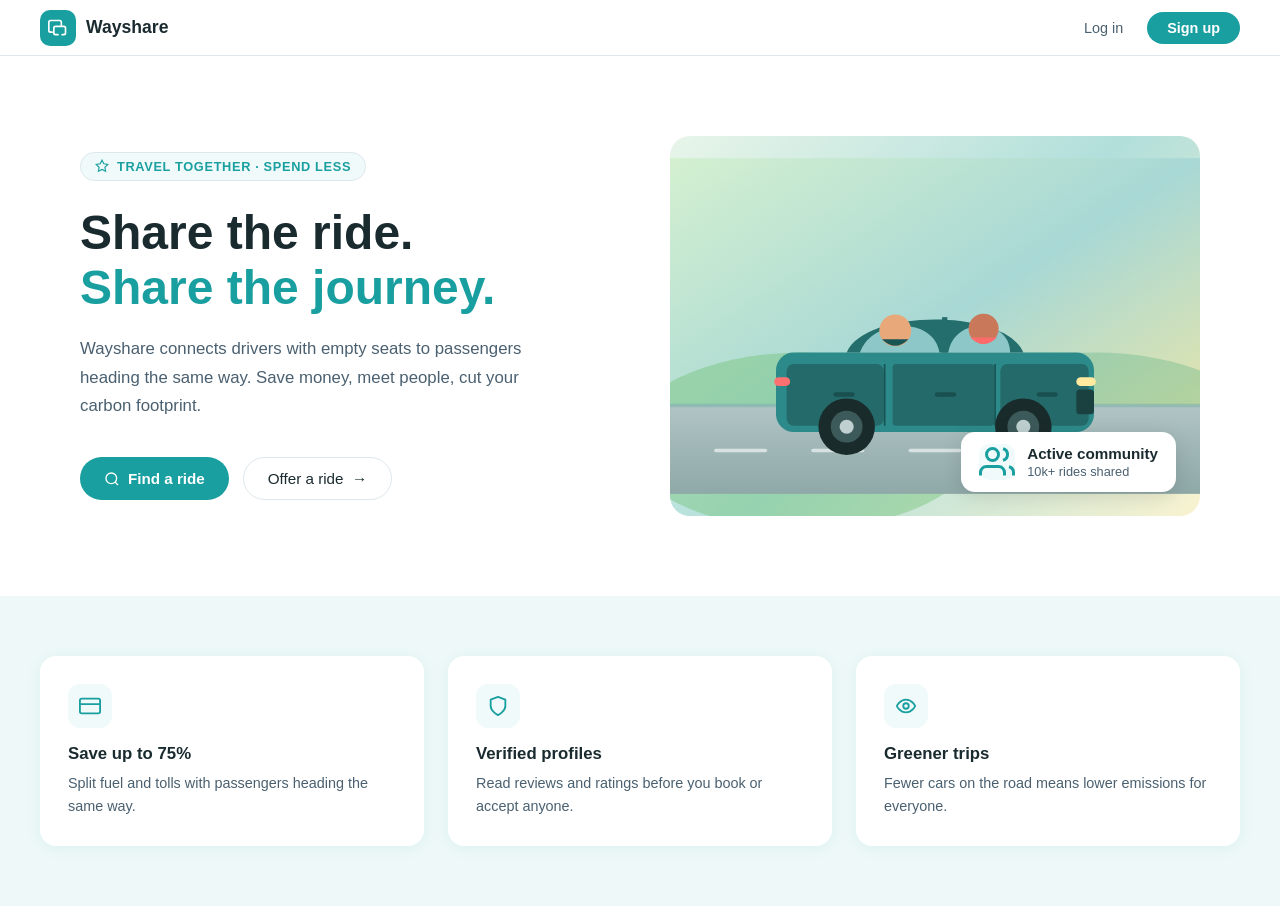
==== commit 849d7294: "logout and some fixes" ====
--- a/index.html
+++ b/index.html
@@ -6,6 +6,613 @@
 <title>Wayshare – Share the Ride</title>
 <link href="https://fonts.googleapis.com/css2?family=DM+Sans:wght@400;500;600;700&family=DM+Serif+Display&display=swap" rel="stylesheet">
 <style>
+    *, *::before, *::after { box-sizing: border-box; margin: 0; padding: 0; }
+
+  :root {
+    --teal: #1a9fa0;
+    --teal-dark: #138080;
+    --teal-light: #e8f7f7;
+    --teal-xlight: #f0fafa;
+    --text-dark: #1a2b30;
+    --text-mid: #4a6070;
+    --text-light: #7a9aaa;
+    --border: #dde8ec;
+    --white: #ffffff;
+    --bg: #eef8f8;
+    --star: #f5a623;
+    --card-shadow: 0 2px 16px rgba(26,159,160,0.08);
+  }
+
+  body {
+    font-family: 'DM Sans', sans-serif;
+    background: var(--bg);
+    color: var(--text-dark);
+    min-height: 100vh;
+  }
+
+  /* ── PAGES ── */
+  .page { display: none; }
+  .page.active { display: block; }
+
+  /* ── NAVBAR ── */
+  nav {
+    background: var(--white);
+    border-bottom: 1px solid var(--border);
+    display: flex;
+    align-items: center;
+    justify-content: space-between;
+    padding: 0 40px;
+    height: 56px;
+    position: sticky;
+    top: 0;
+    z-index: 100;
+  }
+  .nav-logo { display: flex; align-items: center; gap: 10px; cursor: pointer; text-decoration: none; }
+  .logo-icon {
+    width: 36px; height: 36px; background: var(--teal);
+    border-radius: 10px; display: flex; align-items: center; justify-content: center;
+  }
+  .logo-icon svg { width: 20px; height: 20px; fill: white; }
+  .nav-logo span { font-size: 1.1rem; font-weight: 700; color: var(--text-dark); }
+  .nav-center button {
+    display: flex; align-items: center; gap: 8px;
+    background: var(--teal-xlight); border: 1px solid var(--border);
+    color: var(--text-mid); font-family: inherit; font-size: 0.9rem;
+    padding: 8px 20px; border-radius: 999px; cursor: pointer;
+    transition: background 0.2s;
+  }
+  .nav-center button:hover { background: var(--teal-light); }
+  .nav-right { display: flex; gap: 12px; align-items: center; }
+  .btn-ghost { background: none; border: none; color: var(--text-mid); font-family: inherit; font-size: 0.9rem; cursor: pointer; padding: 8px 12px; border-radius: 8px; transition: color 0.2s; }
+  .btn-ghost:hover { color: var(--teal); }
+  .btn-teal {
+    background: var(--teal); color: white; border: none;
+    font-family: inherit; font-size: 0.9rem; font-weight: 600;
+    padding: 8px 20px; border-radius: 999px; cursor: pointer;
+    transition: background 0.2s;
+  }
+  .btn-teal:hover { background: var(--teal-dark); }
+
+  /* ── AUTH CARD ── */
+  .auth-wrap {
+    min-height: calc(100vh - 56px);
+    display: flex; align-items: center; justify-content: center;
+    padding: 40px 16px;
+  }
+  .auth-card {
+    background: var(--white);
+    border-radius: 20px;
+    box-shadow: 0 4px 40px rgba(26,159,160,0.10);
+    padding: 40px;
+    width: 100%;
+    max-width: 420px;
+    animation: fadeUp 0.4s ease;
+  }
+  @keyframes fadeUp {
+    from { opacity: 0; transform: translateY(16px); }
+    to   { opacity: 1; transform: translateY(0); }
+  }
+  .auth-logo { display: flex; align-items: center; gap: 10px; margin-bottom: 28px; }
+  .auth-logo span { font-size: 1.15rem; font-weight: 700; color: var(--text-dark); }
+  .auth-card h1 { font-size: 1.6rem; font-weight: 700; color: var(--text-dark); margin-bottom: 6px; }
+  .auth-card p { color: var(--text-mid); font-size: 0.95rem; margin-bottom: 28px; }
+
+  .role-label { font-size: 0.9rem; font-weight: 500; color: var(--text-dark); margin-bottom: 12px; }
+  .role-grid { display: grid; grid-template-columns: 1fr 1fr; gap: 12px; margin-bottom: 24px; }
+  .role-card {
+    border: 2px solid var(--border); border-radius: 12px; padding: 16px;
+    cursor: pointer; transition: border-color 0.2s, background 0.2s;
+  }
+  .role-card.selected { border-color: var(--teal); background: var(--teal-xlight); }
+  .role-card svg { width: 22px; height: 22px; stroke: var(--teal); fill: none; margin-bottom: 8px; }
+  .role-card strong { display: block; font-size: 0.95rem; font-weight: 600; color: var(--text-dark); }
+  .role-card small { color: var(--text-light); font-size: 0.8rem; }
+
+  .field-group { margin-bottom: 18px; }
+  .field-group label { display: block; font-size: 0.88rem; font-weight: 500; color: var(--text-dark); margin-bottom: 6px; }
+  .field-group input {
+    width: 100%; padding: 12px 14px;
+    border: 1.5px solid var(--border); border-radius: 10px;
+    font-family: inherit; font-size: 0.95rem; color: var(--text-dark);
+    background: var(--white); transition: border-color 0.2s;
+    outline: none;
+  }
+  .field-group input:focus { border-color: var(--teal); }
+  .field-group input::placeholder { color: var(--text-light); }
+
+  .btn-full {
+    width: 100%; padding: 13px;
+    background: var(--teal); color: white;
+    border: none; border-radius: 10px;
+    font-family: inherit; font-size: 1rem; font-weight: 600;
+    cursor: pointer; transition: background 0.2s;
+    margin-top: 4px;
+  }
+  .btn-full:hover { background: var(--teal-dark); }
+
+  .auth-footer { text-align: center; margin-top: 20px; font-size: 0.9rem; color: var(--text-mid); }
+  .auth-footer a { color: var(--teal); font-weight: 600; cursor: pointer; text-decoration: none; }
+  .auth-footer a:hover { text-decoration: underline; }
+
+  .demo-box {
+    background: var(--teal-xlight); border: 1px solid var(--border);
+    border-radius: 10px; padding: 14px 16px; margin-top: 20px;
+  }
+  .demo-box strong { font-size: 0.85rem; color: var(--text-dark); }
+  .demo-box p { font-size: 0.82rem; color: var(--text-mid); margin-top: 4px; line-height: 1.5; }
+
+  /* ── HOME PAGE ── */
+  #home { background: var(--white); }
+  .hero {
+    display: grid; grid-template-columns: 1fr 1fr;
+    align-items: center; gap: 60px;
+    max-width: 1200px; margin: 0 auto;
+    padding: 80px 40px;
+  }
+  .hero-badge {
+    display: inline-flex; align-items: center; gap: 8px;
+    background: var(--teal-xlight); border: 1px solid var(--border);
+    color: var(--teal); font-size: 0.8rem; font-weight: 600;
+    padding: 6px 14px; border-radius: 999px; margin-bottom: 24px;
+    letter-spacing: 0.05em;
+  }
+  .hero h1 {
+    font-size: clamp(2.2rem, 4vw, 3rem);
+    font-weight: 800; line-height: 1.15;
+    color: var(--text-dark); margin-bottom: 20px;
+  }
+  .hero h1 span { color: var(--teal); }
+  .hero-desc { font-size: 1.05rem; color: var(--text-mid); line-height: 1.7; margin-bottom: 36px; max-width: 480px; }
+  .hero-actions { display: flex; gap: 14px; flex-wrap: wrap; }
+  .btn-primary {
+    display: flex; align-items: center; gap: 8px;
+    background: var(--teal); color: white;
+    border: none; border-radius: 999px;
+    font-family: inherit; font-size: 0.95rem; font-weight: 600;
+    padding: 12px 24px; cursor: pointer; transition: background 0.2s;
+  }
+  .btn-primary:hover { background: var(--teal-dark); }
+  .btn-outline {
+    display: flex; align-items: center; gap: 8px;
+    background: none; color: var(--text-dark);
+    border: 1.5px solid var(--border); border-radius: 999px;
+    font-family: inherit; font-size: 0.95rem; font-weight: 500;
+    padding: 12px 24px; cursor: pointer; transition: border-color 0.2s, color 0.2s;
+  }
+  .btn-outline:hover { border-color: var(--teal); color: var(--teal); }
+
+  .hero-image {
+    position: relative; border-radius: 20px; overflow: hidden;
+    background: linear-gradient(135deg, #e8f5e9 0%, #b2dfdb 50%, #f9f3d0 100%);
+    height: 380px;
+  }
+  .hero-image svg { width: 100%; height: 100%; }
+  .hero-badge-float {
+    position: absolute; bottom: 24px; right: 24px;
+    background: white; border-radius: 14px;
+    box-shadow: 0 4px 20px rgba(0,0,0,0.12);
+    padding: 12px 18px; display: flex; align-items: center; gap: 12px;
+  }
+  .hero-badge-float .hb-icon { width: 36px; height: 36px; background: var(--teal-xlight); border-radius: 10px; display: flex; align-items: center; justify-content: center; }
+  .hero-badge-float strong { display: block; font-size: 0.95rem; color: var(--text-dark); }
+  .hero-badge-float small { color: var(--text-mid); font-size: 0.8rem; }
+
+  .features {
+    background: var(--bg);
+    padding: 60px 40px;
+  }
+  .features-grid { display: grid; grid-template-columns: repeat(3, 1fr); gap: 24px; max-width: 1200px; margin: 0 auto; }
+  .feat-card {
+    background: white; border-radius: 16px; padding: 28px;
+    box-shadow: var(--card-shadow);
+  }
+  .feat-icon {
+    width: 44px; height: 44px; background: var(--teal-xlight);
+    border-radius: 12px; display: flex; align-items: center; justify-content: center;
+    margin-bottom: 16px;
+  }
+  .feat-icon svg { width: 22px; height: 22px; stroke: var(--teal); fill: none; }
+  .feat-card h3 { font-size: 1.05rem; font-weight: 700; margin-bottom: 8px; color: var(--text-dark); }
+  .feat-card p { font-size: 0.9rem; color: var(--text-mid); line-height: 1.6; }
+
+  /* ── SEARCH PAGE ── */
+  #search { background: var(--bg); min-height: calc(100vh - 56px); }
+  .search-hero { padding: 48px 40px 0; max-width: 1200px; margin: 0 auto; }
+  .search-hero h1 { font-size: 2rem; font-weight: 800; color: var(--text-dark); margin-bottom: 28px; }
+  .search-bar {
+    background: white; border-radius: 16px;
+    box-shadow: var(--card-shadow);
+    display: grid; grid-template-columns: 1fr 1fr 1fr auto;
+    align-items: end; gap: 0;
+    overflow: hidden;
+    border: 1.5px solid var(--border);
+  }
+  .sb-field {
+    padding: 18px 20px;
+    border-right: 1px solid var(--border);
+  }
+  .sb-field label { display: flex; align-items: center; gap: 6px; font-size: 0.8rem; font-weight: 600; color: var(--text-mid); margin-bottom: 6px; text-transform: uppercase; letter-spacing: 0.05em; }
+  .sb-field label svg { width: 14px; height: 14px; stroke: var(--teal); fill: none; }
+  .sb-field input {
+    width: 100%; border: none; outline: none;
+    font-family: inherit; font-size: 0.95rem; color: var(--text-dark);
+    background: transparent;
+  }
+  .sb-field input::placeholder { color: var(--text-light); }
+  .sb-btn {
+    background: var(--teal); color: white; border: none;
+    font-family: inherit; font-size: 1rem; font-weight: 600;
+    padding: 20px 32px; cursor: pointer; transition: background 0.2s;
+    display: flex; align-items: center; gap: 8px; white-space: nowrap;
+  }
+  .sb-btn:hover { background: var(--teal-dark); }
+  .sb-btn svg { width: 18px; height: 18px; stroke: white; fill: none; }
+
+  .results { max-width: 1200px; margin: 0 auto; padding: 36px 40px; }
+  .results-count { font-size: 0.9rem; color: var(--text-mid); margin-bottom: 20px; font-weight: 500; }
+  .rides-grid { display: grid; grid-template-columns: repeat(3, 1fr); gap: 20px; }
+
+  .ride-card {
+    background: white; border-radius: 16px;
+    border: 1.5px solid var(--border);
+    padding: 22px; cursor: pointer;
+    transition: box-shadow 0.2s, transform 0.2s;
+    animation: fadeUp 0.4s ease both;
+  }
+  .ride-card:hover { box-shadow: 0 8px 32px rgba(26,159,160,0.13); transform: translateY(-2px); }
+  .ride-header { display: flex; justify-content: space-between; align-items: flex-start; margin-bottom: 14px; }
+  .ride-date { display: flex; align-items: center; gap: 6px; font-size: 0.83rem; color: var(--text-mid); }
+  .ride-date svg { width: 14px; height: 14px; stroke: var(--text-light); fill: none; }
+  .ride-price { text-align: right; }
+  .ride-price strong { display: block; font-size: 1.3rem; font-weight: 800; color: var(--teal); }
+  .ride-price small { font-size: 0.75rem; color: var(--text-light); }
+  .ride-route { display: flex; align-items: center; gap: 8px; margin-bottom: 16px; }
+  .ride-route svg { width: 14px; height: 14px; stroke: var(--text-mid); fill: none; flex-shrink: 0; }
+  .ride-route span { font-size: 0.95rem; font-weight: 600; color: var(--text-dark); }
+  .ride-route .arr { color: var(--text-mid); }
+  .ride-footer { display: flex; align-items: center; justify-content: space-between; }
+  .driver-info { display: flex; align-items: center; gap: 10px; }
+  .avatar {
+    width: 34px; height: 34px; border-radius: 50%;
+    display: flex; align-items: center; justify-content: center;
+    font-size: 0.75rem; font-weight: 700; color: white;
+  }
+  .driver-name { font-size: 0.88rem; font-weight: 600; color: var(--text-dark); }
+  .stars { display: flex; gap: 2px; margin-top: 2px; }
+  .star { font-size: 11px; }
+  .review-count { font-size: 0.75rem; color: var(--text-light); margin-left: 4px; }
+  .seats { display: flex; align-items: center; gap: 5px; font-size: 0.82rem; font-weight: 600; color: var(--teal); }
+  .seats svg { width: 14px; height: 14px; stroke: var(--teal); fill: none; }
+
+  /* ── ILLUSTRATIONS ── */
+  .car-illustration {
+    width: 100%; height: 100%;
+    display: flex; align-items: center; justify-content: center;
+  }
+
+  /* ── BOOK BUTTON ON RIDE CARD ── */
+  .ride-card { position: relative; }
+  .btn-book {
+    display: block; width: 100%;
+    margin-top: 16px;
+    padding: 10px;
+    background: var(--teal); color: white;
+    border: none; border-radius: 10px;
+    font-family: inherit; font-size: 0.9rem; font-weight: 600;
+    cursor: pointer; transition: background 0.2s;
+  }
+  .btn-book:hover { background: var(--teal-dark); }
+
+  /* ── MODAL OVERLAY ── */
+  .modal-overlay {
+    display: none;
+    position: fixed; inset: 0;
+    background: rgba(26,43,48,0.45);
+    backdrop-filter: blur(3px);
+    z-index: 200;
+    align-items: center; justify-content: center;
+    padding: 20px;
+  }
+  .modal-overlay.open { display: flex; }
+  .modal {
+    background: white;
+    border-radius: 20px;
+    box-shadow: 0 8px 48px rgba(26,159,160,0.18);
+    padding: 36px;
+    width: 100%; max-width: 440px;
+    animation: fadeUp 0.3s ease;
+  }
+  .modal-header { display: flex; justify-content: space-between; align-items: flex-start; margin-bottom: 24px; }
+  .modal-header h2 { font-size: 1.3rem; font-weight: 700; color: var(--text-dark); }
+  .modal-close {
+    background: none; border: none; cursor: pointer;
+    color: var(--text-light); font-size: 1.4rem; line-height: 1;
+    padding: 0; transition: color 0.2s;
+  }
+  .modal-close:hover { color: var(--text-dark); }
+
+  .modal-route-pill {
+    background: var(--teal-xlight); border: 1px solid var(--border);
+    border-radius: 12px; padding: 14px 18px;
+    display: flex; align-items: center; gap: 10px;
+    margin-bottom: 22px;
+    font-weight: 600; font-size: 0.95rem; color: var(--text-dark);
+  }
+  .modal-route-pill svg { width: 16px; height: 16px; stroke: var(--teal); fill: none; flex-shrink: 0; }
+  .modal-route-pill .arrow { color: var(--teal); margin: 0 4px; }
+
+  .modal-detail-row {
+    display: flex; justify-content: space-between; align-items: center;
+    padding: 10px 0; border-bottom: 1px solid var(--border);
+    font-size: 0.9rem;
+  }
+  .modal-detail-row:last-of-type { border-bottom: none; }
+  .modal-detail-row span:first-child { color: var(--text-mid); }
+  .modal-detail-row span:last-child { font-weight: 600; color: var(--text-dark); }
+
+  .modal-seats-select {
+    width: 100%; margin: 20px 0 24px;
+  }
+  .modal-seats-select label {
+    display: block; font-size: 0.88rem; font-weight: 600;
+    color: var(--text-dark); margin-bottom: 8px;
+  }
+  .seats-options { display: flex; gap: 10px; }
+  .seat-opt {
+    flex: 1; padding: 10px;
+    border: 2px solid var(--border); border-radius: 10px;
+    text-align: center; font-family: inherit; font-size: 0.9rem;
+    font-weight: 600; cursor: pointer; background: white;
+    transition: border-color 0.2s, background 0.2s; color: var(--text-dark);
+  }
+  .seat-opt.selected { border-color: var(--teal); background: var(--teal-xlight); color: var(--teal); }
+
+  .modal-total {
+    display: flex; justify-content: space-between; align-items: center;
+    background: var(--teal-xlight); border-radius: 12px;
+    padding: 14px 18px; margin-bottom: 20px;
+    font-size: 1rem; font-weight: 700;
+  }
+  .modal-total .total-price { font-size: 1.3rem; color: var(--teal); }
+
+  .btn-confirm {
+    width: 100%; padding: 13px;
+    background: var(--teal); color: white;
+    border: none; border-radius: 10px;
+    font-family: inherit; font-size: 1rem; font-weight: 700;
+    cursor: pointer; transition: background 0.2s;
+  }
+  .btn-confirm:hover { background: var(--teal-dark); }
+
+  /* ── SUCCESS STATE ── */
+  .modal-success { display: none; text-align: center; }
+  .success-icon {
+    width: 64px; height: 64px; background: var(--teal-xlight);
+    border-radius: 50%; display: flex; align-items: center; justify-content: center;
+    margin: 0 auto 20px;
+  }
+  .success-icon svg { width: 30px; height: 30px; stroke: var(--teal); fill: none; }
+  .modal-success h2 { font-size: 1.4rem; font-weight: 700; color: var(--text-dark); margin-bottom: 8px; }
+  .modal-success p { color: var(--text-mid); font-size: 0.95rem; line-height: 1.6; margin-bottom: 24px; }
+  .modal-form { display: block; }
+
+  /* ── AUTH REQUIRED BANNER ── */
+  .auth-required-banner {
+    display: none;
+    background: #fff8e1; border: 1.5px solid #ffd54f;
+    border-radius: 12px; padding: 16px 20px;
+    margin: 20px 40px 0; max-width: 1200px;
+    margin-left: auto; margin-right: auto;
+    align-items: center; gap: 14px;
+    font-size: 0.92rem; color: var(--text-dark);
+  }
+  .auth-required-banner.show { display: flex; }
+  .auth-required-banner svg { width: 20px; height: 20px; stroke: #f59e0b; fill: none; flex-shrink: 0; }
+  .auth-required-banner .banner-actions { margin-left: auto; display: flex; gap: 8px; }
+  .banner-btn {
+    padding: 7px 16px; border-radius: 8px;
+    font-family: inherit; font-size: 0.85rem; font-weight: 600;
+    cursor: pointer; transition: background 0.2s;
+  }
+  .banner-btn.primary { background: var(--teal); color: white; border: none; }
+  .banner-btn.primary:hover { background: var(--teal-dark); }
+  .banner-btn.secondary { background: none; color: var(--teal); border: 1.5px solid var(--teal); }
+  .banner-btn.secondary:hover { background: var(--teal-xlight); }
+
+  /* ── LOGGED IN NAV ── */
+  .nav-user { display: flex; align-items: center; gap: 10px; }
+  .nav-avatar {
+    width: 32px; height: 32px; background: var(--teal);
+    border-radius: 50%; display: flex; align-items: center; justify-content: center;
+    font-size: 0.75rem; font-weight: 700; color: white;
+  }
+  .nav-username { font-size: 0.88rem; font-weight: 600; color: var(--text-dark); }
+  .btn-logout {
+    background: none; border: 1.5px solid var(--border); color: var(--text-mid);
+    font-family: inherit; font-size: 0.82rem; padding: 6px 12px;
+    border-radius: 8px; cursor: pointer; transition: border-color 0.2s;
+  }
+  .btn-logout:hover { border-color: var(--teal); color: var(--teal); }
+
+  /* ── APP LAYOUT: sidebar + main ── */
+  .app-layout {
+    display: flex;
+    min-height: calc(100vh - 56px);
+  }
+
+  /* ── DRIVER SIDEBAR ── */
+  .driver-sidebar {
+    width: 240px;
+    min-width: 240px;
+    background: var(--white);
+    border-right: 1px solid var(--border);
+    padding: 24px 16px;
+    display: flex;
+    flex-direction: column;
+    gap: 0;
+    position: sticky;
+    top: 56px;
+    height: calc(100vh - 56px);
+    overflow-y: auto;
+  }
+  .sidebar-header {
+    display: flex; align-items: center; gap: 12px;
+    padding: 0 4px 20px;
+    border-bottom: 1px solid var(--border);
+    margin-bottom: 20px;
+  }
+  .sidebar-avatar {
+    width: 40px; height: 40px;
+    background: var(--teal); border-radius: 50%;
+    display: flex; align-items: center; justify-content: center;
+    font-size: 0.8rem; font-weight: 700; color: white;
+    flex-shrink: 0;
+  }
+  .sidebar-name { font-size: 0.9rem; font-weight: 700; color: var(--text-dark); }
+  .sidebar-role { font-size: 0.75rem; color: var(--text-light); margin-top: 2px; }
+
+  .sidebar-section-label {
+    font-size: 0.72rem; font-weight: 700; text-transform: uppercase;
+    letter-spacing: 0.08em; color: var(--text-light);
+    padding: 0 8px; margin-bottom: 8px;
+  }
+
+  .sidebar-nav { display: flex; flex-direction: column; gap: 2px; }
+  .snav-item {
+    display: flex; align-items: center; gap: 10px;
+    padding: 10px 12px; border-radius: 10px;
+    border: none; background: none;
+    font-family: inherit; font-size: 0.88rem; font-weight: 500;
+    color: var(--text-mid); cursor: pointer;
+    transition: background 0.15s, color 0.15s;
+    text-align: left; width: 100%;
+    position: relative;
+  }
+  .snav-item svg { width: 17px; height: 17px; stroke: currentColor; flex-shrink: 0; }
+  .snav-item:hover { background: var(--teal-xlight); color: var(--teal); }
+  .snav-item.active { background: var(--teal-xlight); color: var(--teal); font-weight: 600; }
+  .snav-item.snav-danger { color: #e05555; }
+  .snav-item.snav-danger:hover { background: #fff0f0; color: #c03030; }
+  .snav-item.snav-danger.active { background: #fff0f0; color: #c03030; }
+  .badge {
+    margin-left: auto;
+    background: var(--teal); color: white;
+    font-size: 0.7rem; font-weight: 700;
+    padding: 2px 7px; border-radius: 999px;
+  }
+
+  /* ── PANEL AREA ── */
+  .panel-area { flex: 1; overflow-y: auto; }
+  .panel { display: none; }
+  .panel.active { display: block; }
+
+  /* ── PANEL INNER (post / edit / bookings / delete) ── */
+  .panel-inner {
+    max-width: 760px;
+    margin: 0 auto;
+    padding: 40px 40px;
+  }
+  .panel-title-row {
+    display: flex; align-items: flex-start; gap: 16px;
+    margin-bottom: 32px;
+  }
+  .panel-icon {
+    width: 48px; height: 48px; border-radius: 14px;
+    display: flex; align-items: center; justify-content: center;
+    flex-shrink: 0;
+  }
+  .panel-title-row h2 { font-size: 1.4rem; font-weight: 700; color: var(--text-dark); margin-bottom: 4px; }
+  .panel-title-row p  { font-size: 0.9rem; color: var(--text-mid); }
+
+  /* form grid */
+  .form-grid {
+    display: grid; grid-template-columns: 1fr 1fr;
+    gap: 16px; margin-bottom: 16px;
+  }
+  .form-actions { display: flex; margin-top: 28px; }
+
+  /* current trip card (edit panel) */
+  .current-trip-card {
+    background: var(--teal-xlight); border: 1.5px solid var(--border);
+    border-radius: 12px; padding: 16px 20px; margin-bottom: 24px;
+  }
+  .ct-label { font-size: 0.75rem; font-weight: 700; text-transform: uppercase; letter-spacing: 0.06em; color: var(--teal); margin-bottom: 6px; }
+  .ct-route { font-size: 1rem; font-weight: 700; color: var(--text-dark); margin-bottom: 4px; }
+  .ct-meta  { font-size: 0.85rem; color: var(--text-mid); }
+
+  /* bookings list */
+  .booking-list { display: flex; flex-direction: column; gap: 0; margin-bottom: 0; }
+  .booking-row {
+    display: flex; align-items: center; gap: 14px;
+    padding: 16px 0; border-bottom: 1px solid var(--border);
+  }
+  .bk-avatar {
+    width: 38px; height: 38px; border-radius: 50%;
+    display: flex; align-items: center; justify-content: center;
+    font-size: 0.75rem; font-weight: 700; color: white; flex-shrink: 0;
+  }
+  .bk-info { flex: 1; }
+  .bk-name { font-size: 0.92rem; font-weight: 600; color: var(--text-dark); }
+  .bk-meta { font-size: 0.8rem; color: var(--text-light); margin-top: 2px; }
+  .bk-status {
+    font-size: 0.75rem; font-weight: 700;
+    padding: 4px 10px; border-radius: 999px;
+  }
+  .bk-status.confirmed { background: #e6f7ee; color: #1a8a50; }
+  .bk-status.pending   { background: #fff8e1; color: #b07800; }
+  .bk-amount { font-size: 0.95rem; font-weight: 700; color: var(--teal); min-width: 40px; text-align: right; }
+  .bk-total-row {
+    display: flex; justify-content: space-between; align-items: center;
+    padding: 18px 0 0; border-top: 2px solid var(--border); margin-top: 4px;
+    font-size: 0.9rem; color: var(--text-mid); font-weight: 500;
+  }
+
+  /* delete warning */
+  .delete-warning-card {
+    background: #fff5f5; border: 1.5px solid #f5c0c0;
+    border-radius: 12px; padding: 20px 24px; margin-bottom: 28px;
+  }
+  .dw-route { font-size: 1rem; font-weight: 700; color: var(--text-dark); margin-bottom: 4px; }
+  .dw-meta  { font-size: 0.85rem; color: var(--text-mid); margin-bottom: 14px; }
+  .dw-notice {
+    display: flex; align-items: flex-start; gap: 8px;
+    font-size: 0.85rem; color: #c03030; line-height: 1.5;
+  }
+  .dw-notice svg { flex-shrink: 0; margin-top: 1px; }
+
+  .btn-danger {
+    background: #e05555 !important; color: white;
+    border: none; border-radius: 10px;
+    font-family: inherit; font-size: 0.95rem; font-weight: 700;
+    padding: 13px; cursor: pointer; transition: background 0.2s;
+    width: 100%;
+  }
+  .btn-danger:hover { background: #c03030 !important; }
+  .btn-cancel {
+    background: white; color: var(--text-mid);
+    border: 1.5px solid var(--border); border-radius: 10px;
+    font-family: inherit; font-size: 0.95rem; font-weight: 600;
+    padding: 13px; cursor: pointer; transition: border-color 0.2s;
+    width: 100%;
+  }
+  .btn-cancel:hover { border-color: var(--teal); color: var(--teal); }
+
+  /* ── TOAST ── */
+  .toast {
+    position: fixed; bottom: 32px; left: 50%; transform: translateX(-50%) translateY(20px);
+    background: #1a2b30; color: white;
+    padding: 12px 24px; border-radius: 12px;
+    font-size: 0.9rem; font-weight: 500;
+    box-shadow: 0 4px 24px rgba(0,0,0,0.18);
+    opacity: 0; pointer-events: none;
+    transition: opacity 0.25s, transform 0.25s;
+    z-index: 300; white-space: nowrap;
+  }
+  .toast.show { opacity: 1; transform: translateX(-50%) translateY(0); }
+
+  /* search panel uses full width */
+  #panel-search .search-hero { padding: 40px 40px 0; }
+  #panel-search .results { padding: 28px 40px 40px; }
 
 </style>
 </head>
